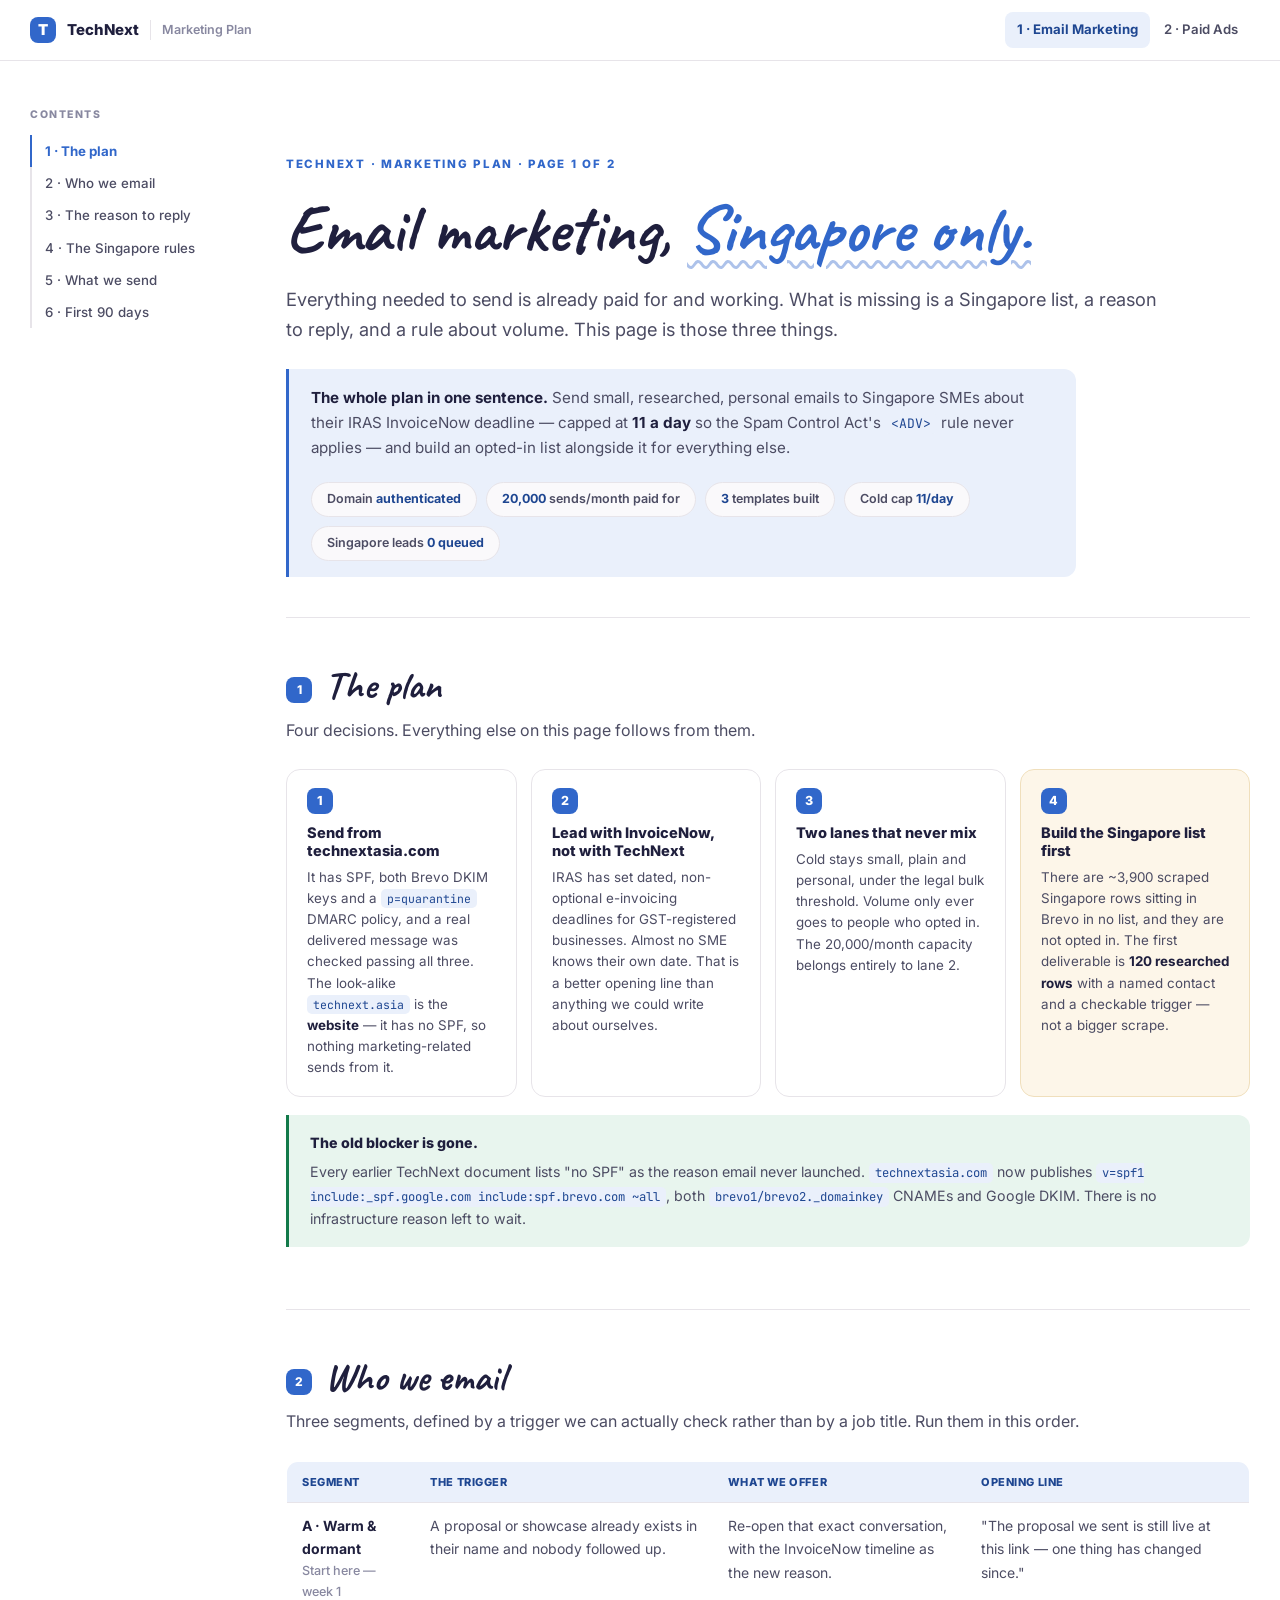
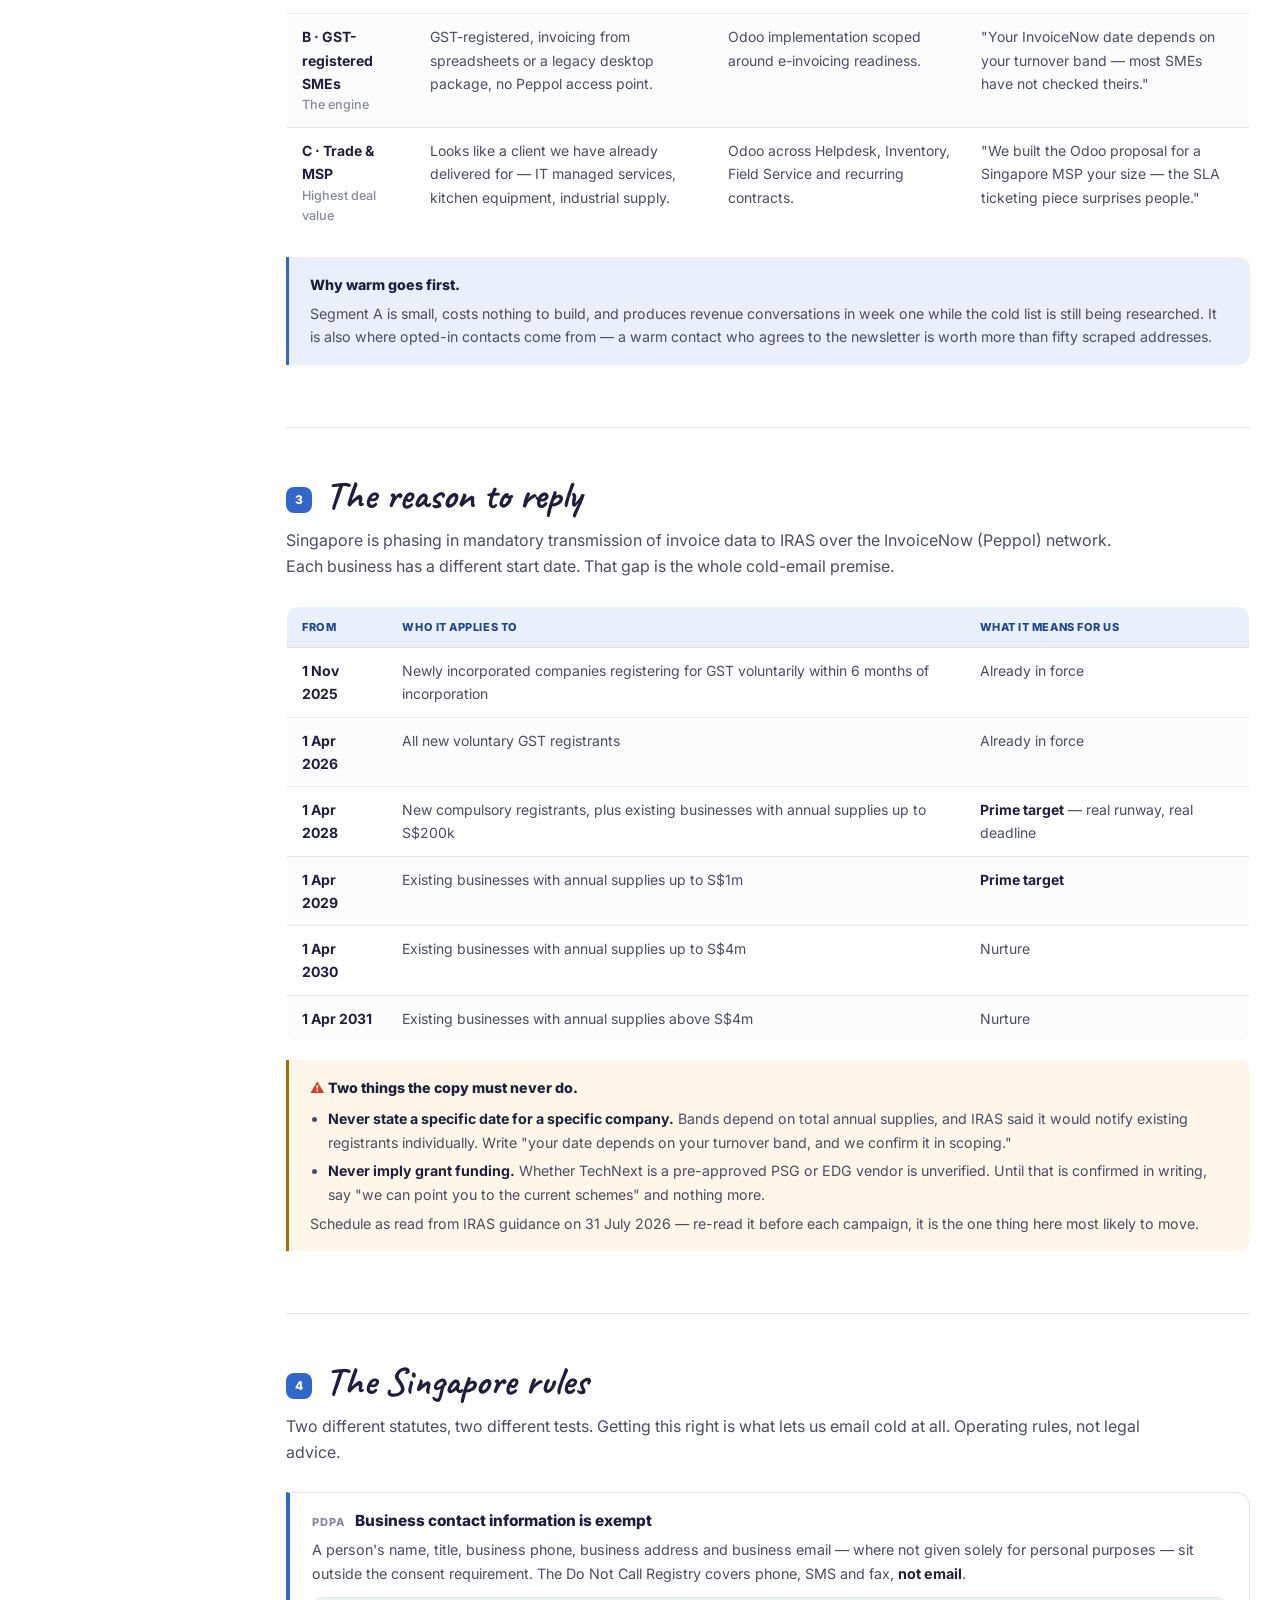
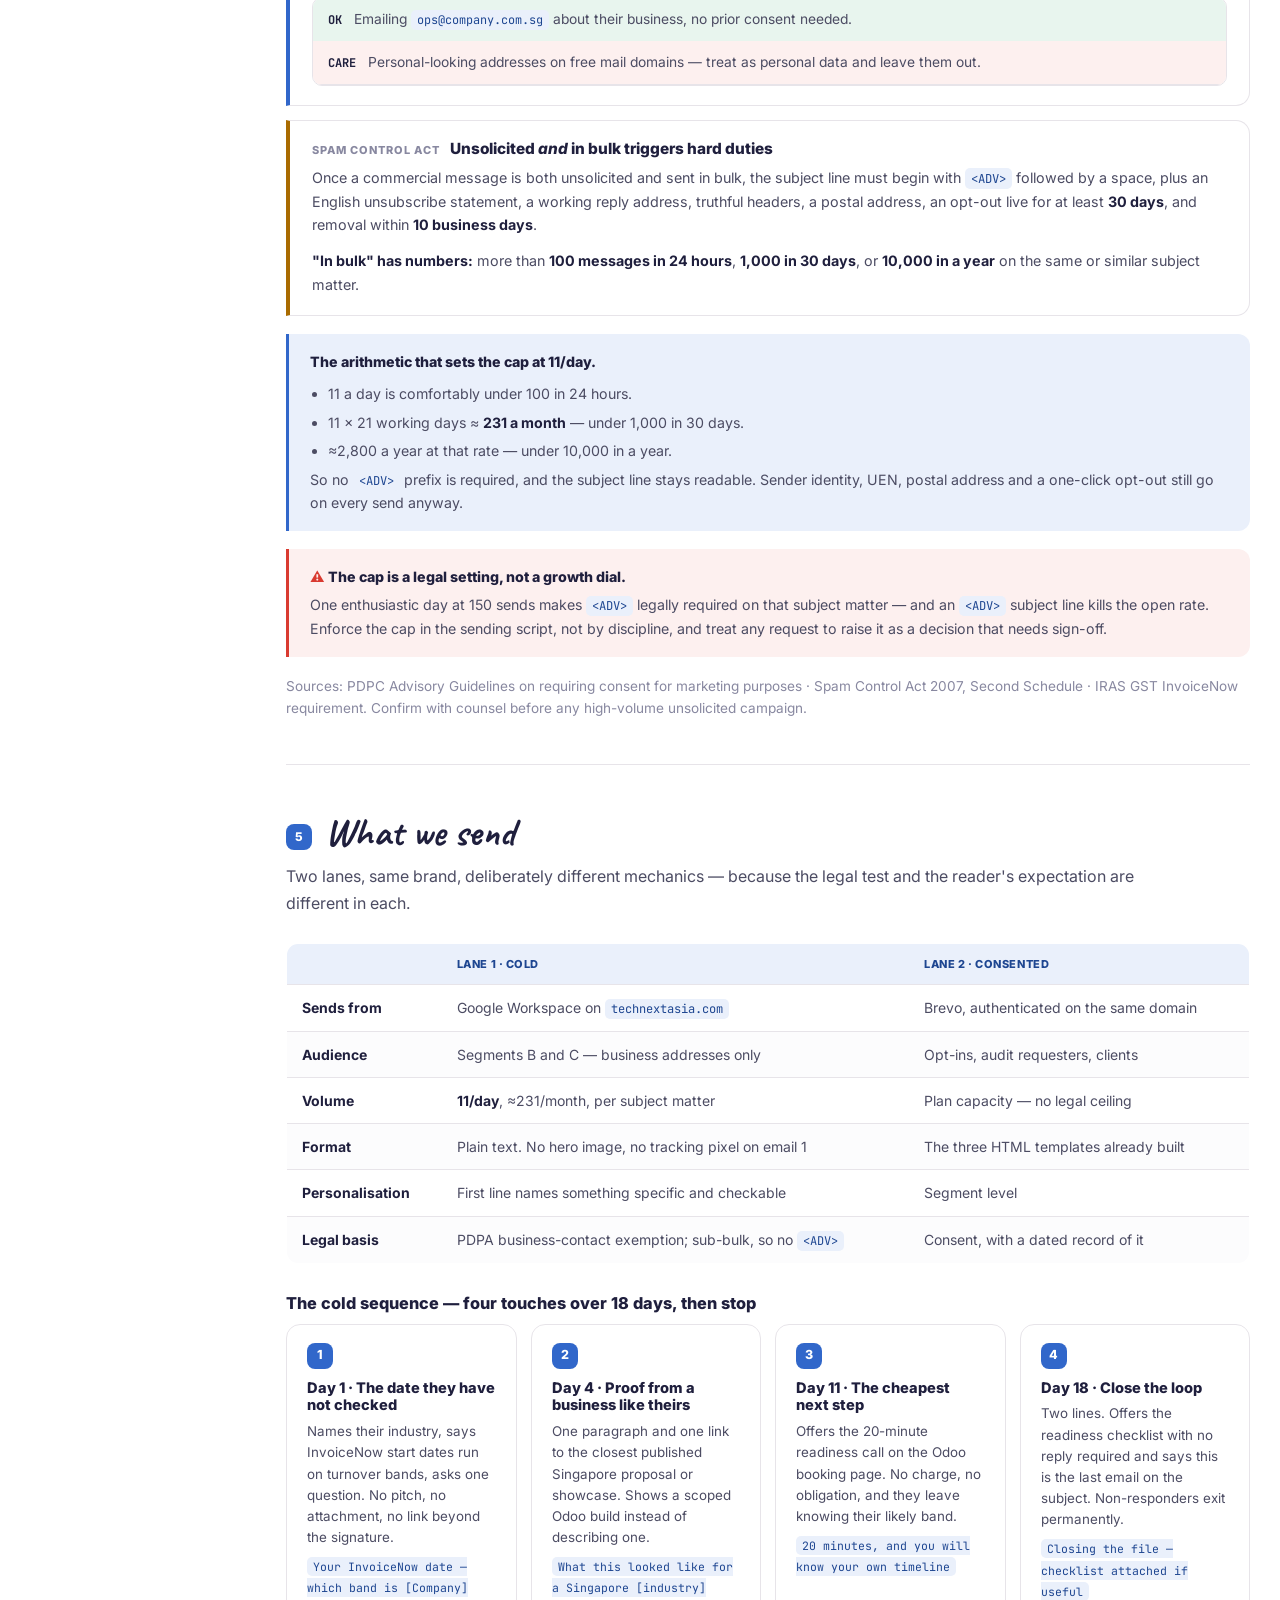
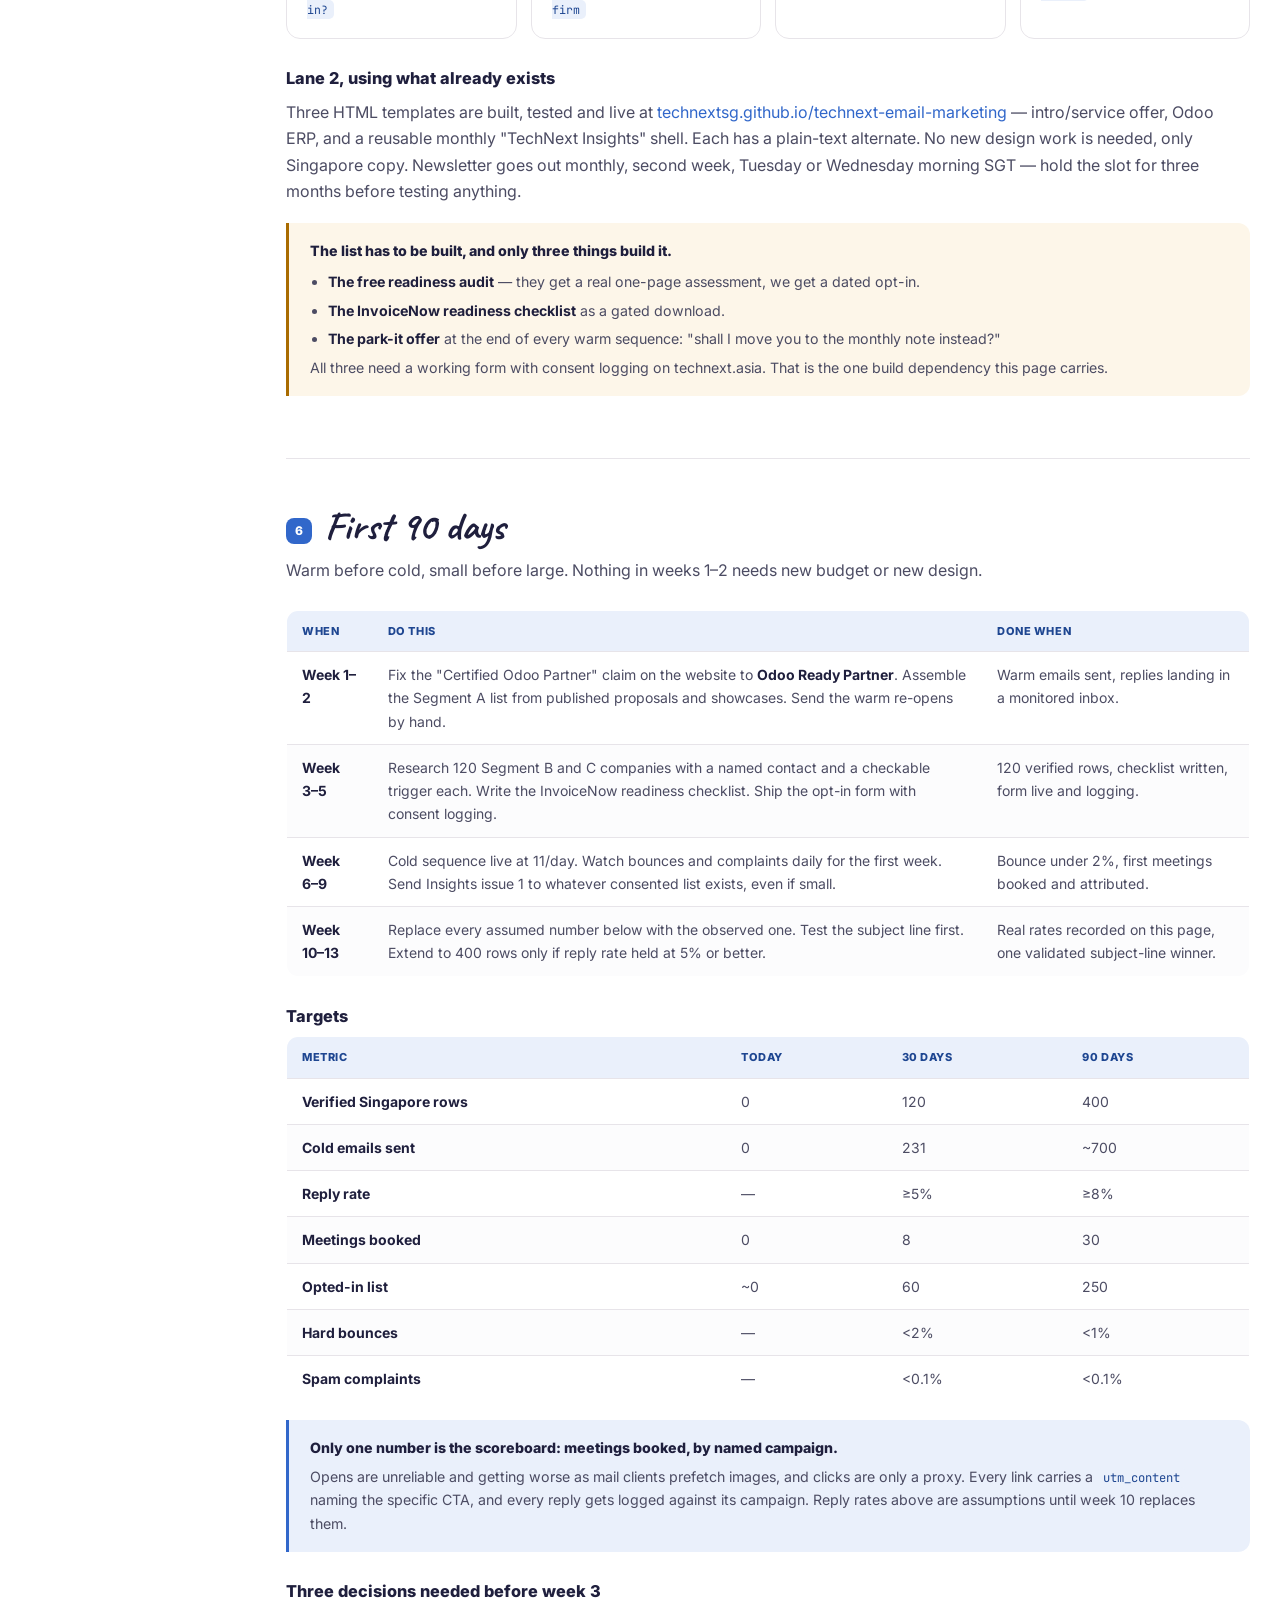
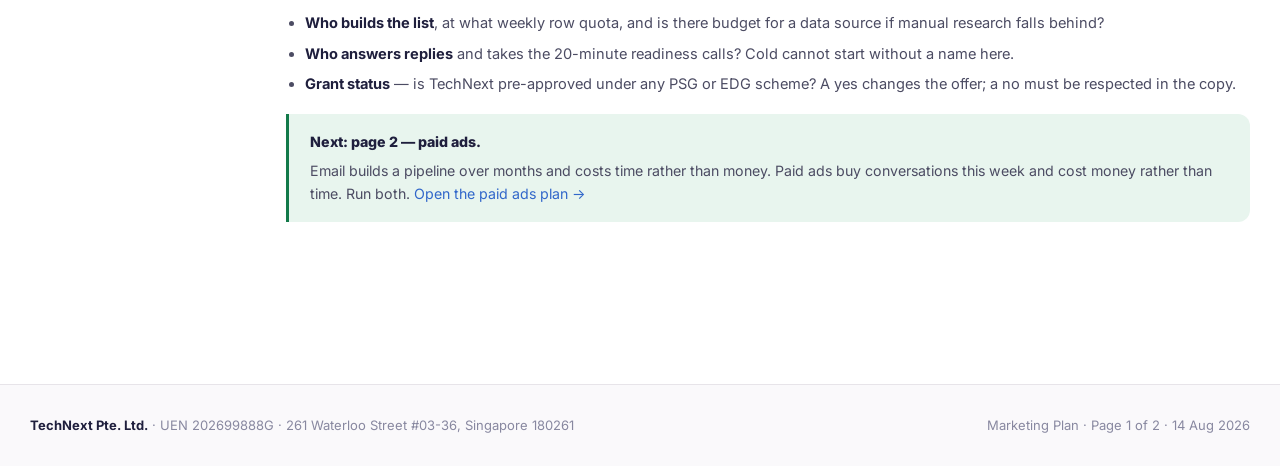
==== index.html @ 9ef3d7b6 "TechNext marketing plan — email marketing (Singapore) + Facebook paid ads Two pages in the Brand Hub" ====
<!DOCTYPE html>
<html lang="en">
<head>
<meta charset="UTF-8"/>
<meta name="viewport" content="width=device-width, initial-scale=1.0"/>
<title>Email Marketing · TechNext Marketing Plan</title>
<meta name="description" content="TechNext's Singapore email marketing plan — who we email, what we send, and the rules we send under."/>
<link rel="icon" href="assets/logo-mark.png"/>
<link rel="preconnect" href="https://fonts.googleapis.com"/>
<link rel="preconnect" href="https://fonts.gstatic.com" crossorigin/>
<link href="https://fonts.googleapis.com/css2?family=Inter:wght@400;500;600;700;800;900&family=Caveat:wght@400;600;700&family=JetBrains+Mono:wght@400;600&display=swap" rel="stylesheet"/>
<link rel="stylesheet" href="css/plan.css"/>
</head>
<body>

<nav id="top-nav">
  <div class="nav-inner">
    <a class="nav-brand" href="index.html"><span class="dot">T</span> TechNext <small>Marketing Plan</small></a>
    <div class="nav-cats">
      <a href="index.html" class="on">1 · Email Marketing</a>
      <a href="ads.html">2 · Paid Ads</a>
    </div>
  </div>
</nav>

<div class="wrap">
  <aside class="toc">
    <div class="toc-h">Contents</div>
    <a href="#plan">1 · The plan</a>
    <a href="#who">2 · Who we email</a>
    <a href="#hook">3 · The reason to reply</a>
    <a href="#rules">4 · The Singapore rules</a>
    <a href="#send">5 · What we send</a>
    <a href="#do">6 · First 90 days</a>
  </aside>

  <main>
    <header class="hero">
      <span class="eyebrow">TechNext · Marketing Plan · Page 1 of 2</span>
      <h1>Email marketing, <em>Singapore only.</em></h1>
      <p class="lede">Everything needed to send is already paid for and working. What is missing is a
      Singapore list, a reason to reply, and a rule about volume. This page is those three things.</p>
      <div class="oneline"><b>The whole plan in one sentence.</b> Send small, researched, personal
      emails to Singapore SMEs about their IRAS InvoiceNow deadline — capped at <b>11 a day</b> so the
      Spam Control Act's <code>&lt;ADV&gt;</code> rule never applies — and build an opted-in list
      alongside it for everything else.</p>
      <div class="facts">
        <span>Domain <b>authenticated</b></span>
        <span><b>20,000</b> sends/month paid for</span>
        <span><b>3</b> templates built</span>
        <span>Cold cap <b>11/day</b></span>
        <span>Singapore leads <b>0 queued</b></span>
      </div>
    </header>

    <!-- 1 THE PLAN -->
    <section id="plan">
      <h2 class="sec-h"><span class="sec-n">1</span> The plan</h2>
      <p class="sec-sub">Four decisions. Everything else on this page follows from them.</p>
      <div class="qs">
        <div class="qs-card">
          <div class="n">1</div>
          <h4>Send from technextasia.com</h4>
          <p>It has SPF, both Brevo DKIM keys and a <code>p=quarantine</code> DMARC policy, and a real
          delivered message was checked passing all three. The look-alike <code>technext.asia</code>
          is the <b>website</b> — it has no SPF, so nothing marketing-related sends from it.</p>
        </div>
        <div class="qs-card">
          <div class="n">2</div>
          <h4>Lead with InvoiceNow, not with TechNext</h4>
          <p>IRAS has set dated, non-optional e-invoicing deadlines for GST-registered businesses.
          Almost no SME knows their own date. That is a better opening line than anything we could
          write about ourselves.</p>
        </div>
        <div class="qs-card">
          <div class="n">3</div>
          <h4>Two lanes that never mix</h4>
          <p>Cold stays small, plain and personal, under the legal bulk threshold. Volume only ever
          goes to people who opted in. The 20,000/month capacity belongs entirely to lane 2.</p>
        </div>
        <div class="qs-card hi">
          <div class="n">4</div>
          <h4>Build the Singapore list first</h4>
          <p>There are ~3,900 scraped Singapore rows sitting in Brevo in no list, and they are not
          opted in. The first deliverable is <b>120 researched rows</b> with a named contact and a
          checkable trigger — not a bigger scrape.</p>
        </div>
      </div>
      <div class="callout green">
        <span class="ch">The old blocker is gone.</span>
        Every earlier TechNext document lists "no SPF" as the reason email never launched.
        <code>technextasia.com</code> now publishes
        <code>v=spf1 include:_spf.google.com include:spf.brevo.com ~all</code>, both
        <code>brevo1/brevo2._domainkey</code> CNAMEs and Google DKIM. There is no infrastructure
        reason left to wait.
      </div>
    </section>

    <!-- 2 WHO -->
    <section id="who">
      <h2 class="sec-h"><span class="sec-n">2</span> Who we email</h2>
      <p class="sec-sub">Three segments, defined by a trigger we can actually check rather than by a
      job title. Run them in this order.</p>
      <div class="scroll-x">
        <table class="tbl">
          <thead><tr><th>Segment</th><th>The trigger</th><th>What we offer</th><th>Opening line</th></tr></thead>
          <tbody>
            <tr>
              <td class="k">A · Warm &amp; dormant<span class="sm">Start here — week 1</span></td>
              <td>A proposal or showcase already exists in their name and nobody followed up.</td>
              <td>Re-open that exact conversation, with the InvoiceNow timeline as the new reason.</td>
              <td>"The proposal we sent is still live at this link — one thing has changed since."</td>
            </tr>
            <tr>
              <td class="k">B · GST-registered SMEs<span class="sm">The engine</span></td>
              <td>GST-registered, invoicing from spreadsheets or a legacy desktop package, no Peppol access point.</td>
              <td>Odoo implementation scoped around e-invoicing readiness.</td>
              <td>"Your InvoiceNow date depends on your turnover band — most SMEs have not checked theirs."</td>
            </tr>
            <tr>
              <td class="k">C · Trade &amp; MSP<span class="sm">Highest deal value</span></td>
              <td>Looks like a client we have already delivered for — IT managed services, kitchen equipment, industrial supply.</td>
              <td>Odoo across Helpdesk, Inventory, Field Service and recurring contracts.</td>
              <td>"We built the Odoo proposal for a Singapore MSP your size — the SLA ticketing piece surprises people."</td>
            </tr>
          </tbody>
        </table>
      </div>
      <div class="callout blue">
        <span class="ch">Why warm goes first.</span>
        Segment A is small, costs nothing to build, and produces revenue conversations in week one
        while the cold list is still being researched. It is also where opted-in contacts come from —
        a warm contact who agrees to the newsletter is worth more than fifty scraped addresses.
      </div>
    </section>

    <!-- 3 HOOK -->
    <section id="hook">
      <h2 class="sec-h"><span class="sec-n">3</span> The reason to reply</h2>
      <p class="sec-sub">Singapore is phasing in mandatory transmission of invoice data to IRAS over
      the InvoiceNow (Peppol) network. Each business has a different start date. That gap is the whole
      cold-email premise.</p>
      <div class="scroll-x">
        <table class="tbl">
          <thead><tr><th>From</th><th>Who it applies to</th><th>What it means for us</th></tr></thead>
          <tbody>
            <tr><td class="k">1 Nov 2025</td><td>Newly incorporated companies registering for GST voluntarily within 6 months of incorporation</td><td>Already in force</td></tr>
            <tr><td class="k">1 Apr 2026</td><td>All new voluntary GST registrants</td><td>Already in force</td></tr>
            <tr><td class="k">1 Apr 2028</td><td>New compulsory registrants, plus existing businesses with annual supplies up to S$200k</td><td><b>Prime target</b> — real runway, real deadline</td></tr>
            <tr><td class="k">1 Apr 2029</td><td>Existing businesses with annual supplies up to S$1m</td><td><b>Prime target</b></td></tr>
            <tr><td class="k">1 Apr 2030</td><td>Existing businesses with annual supplies up to S$4m</td><td>Nurture</td></tr>
            <tr><td class="k">1 Apr 2031</td><td>Existing businesses with annual supplies above S$4m</td><td>Nurture</td></tr>
          </tbody>
        </table>
      </div>
      <div class="callout amber">
        <span class="ch"><span class="warn-ic">⚠</span> Two things the copy must never do.</span>
        <ul>
          <li><b>Never state a specific date for a specific company.</b> Bands depend on total annual
          supplies, and IRAS said it would notify existing registrants individually. Write "your date
          depends on your turnover band, and we confirm it in scoping."</li>
          <li><b>Never imply grant funding.</b> Whether TechNext is a pre-approved PSG or EDG vendor
          is unverified. Until that is confirmed in writing, say "we can point you to the current
          schemes" and nothing more.</li>
        </ul>
        Schedule as read from IRAS guidance on 31 July 2026 — re-read it before each campaign, it is
        the one thing here most likely to move.
      </div>
    </section>

    <!-- 4 RULES -->
    <section id="rules">
      <h2 class="sec-h"><span class="sec-n">4</span> The Singapore rules</h2>
      <p class="sec-sub">Two different statutes, two different tests. Getting this right is what lets
      us email cold at all. Operating rules, not legal advice.</p>

      <div class="rule">
        <h4><span class="rn">PDPA</span> <span class="rt">Business contact information is exempt</span></h4>
        <p>A person's name, title, business phone, business address and business email — where not
        given solely for personal purposes — sit outside the consent requirement. The Do Not Call
        Registry covers phone, SMS and fax, <b>not email</b>.</p>
        <div class="ex">
          <div class="good"><b>OK</b> Emailing <code>ops@company.com.sg</code> about their business, no prior consent needed.</div>
          <div class="bad"><b>CARE</b> Personal-looking addresses on free mail domains — treat as personal data and leave them out.</div>
        </div>
      </div>

      <div class="rule amber">
        <h4><span class="rn">Spam Control Act</span> <span class="rt">Unsolicited <i>and</i> in bulk triggers hard duties</span></h4>
        <p>Once a commercial message is both unsolicited and sent in bulk, the subject line must begin
        with <code>&lt;ADV&gt;</code> followed by a space, plus an English unsubscribe statement, a
        working reply address, truthful headers, a postal address, an opt-out live for at least
        <b>30 days</b>, and removal within <b>10 business days</b>.</p>
        <p><b>"In bulk" has numbers:</b> more than <b>100 messages in 24 hours</b>, <b>1,000 in 30
        days</b>, or <b>10,000 in a year</b> on the same or similar subject matter.</p>
      </div>

      <div class="callout blue">
        <span class="ch">The arithmetic that sets the cap at 11/day.</span>
        <ul>
          <li>11 a day is comfortably under 100 in 24 hours.</li>
          <li>11 × 21 working days ≈ <b>231 a month</b> — under 1,000 in 30 days.</li>
          <li>≈2,800 a year at that rate — under 10,000 in a year.</li>
        </ul>
        So no <code>&lt;ADV&gt;</code> prefix is required, and the subject line stays readable.
        Sender identity, UEN, postal address and a one-click opt-out still go on every send anyway.
      </div>

      <div class="callout">
        <span class="ch"><span class="warn-ic">⚠</span> The cap is a legal setting, not a growth dial.</span>
        One enthusiastic day at 150 sends makes <code>&lt;ADV&gt;</code> legally required on that
        subject matter — and an <code>&lt;ADV&gt;</code> subject line kills the open rate. Enforce the
        cap in the sending script, not by discipline, and treat any request to raise it as a decision
        that needs sign-off.
      </div>

      <p style="font-size:13.6px;color:var(--muted);margin-top:14px">Sources: PDPC Advisory Guidelines
      on requiring consent for marketing purposes · Spam Control Act 2007, Second Schedule ·
      IRAS GST InvoiceNow requirement. Confirm with counsel before any high-volume unsolicited campaign.</p>
    </section>

    <!-- 5 WHAT WE SEND -->
    <section id="send">
      <h2 class="sec-h"><span class="sec-n">5</span> What we send</h2>
      <p class="sec-sub">Two lanes, same brand, deliberately different mechanics — because the legal
      test and the reader's expectation are different in each.</p>
      <div class="scroll-x">
        <table class="tbl">
          <thead><tr><th></th><th>Lane 1 · Cold</th><th>Lane 2 · Consented</th></tr></thead>
          <tbody>
            <tr><td class="k">Sends from</td><td>Google Workspace on <code>technextasia.com</code></td><td>Brevo, authenticated on the same domain</td></tr>
            <tr><td class="k">Audience</td><td>Segments B and C — business addresses only</td><td>Opt-ins, audit requesters, clients</td></tr>
            <tr><td class="k">Volume</td><td><b>11/day</b>, ≈231/month, per subject matter</td><td>Plan capacity — no legal ceiling</td></tr>
            <tr><td class="k">Format</td><td>Plain text. No hero image, no tracking pixel on email 1</td><td>The three HTML templates already built</td></tr>
            <tr><td class="k">Personalisation</td><td>First line names something specific and checkable</td><td>Segment level</td></tr>
            <tr><td class="k">Legal basis</td><td>PDPA business-contact exemption; sub-bulk, so no <code>&lt;ADV&gt;</code></td><td>Consent, with a dated record of it</td></tr>
          </tbody>
        </table>
      </div>

      <h3 class="sub">The cold sequence — four touches over 18 days, then stop</h3>
      <div class="qs">
        <div class="qs-card">
          <div class="n">1</div>
          <h4>Day 1 · The date they have not checked</h4>
          <p>Names their industry, says InvoiceNow start dates run on turnover bands, asks one
          question. No pitch, no attachment, no link beyond the signature.</p>
          <p style="margin-top:8px"><code>Your InvoiceNow date — which band is [Company] in?</code></p>
        </div>
        <div class="qs-card">
          <div class="n">2</div>
          <h4>Day 4 · Proof from a business like theirs</h4>
          <p>One paragraph and one link to the closest published Singapore proposal or showcase.
          Shows a scoped Odoo build instead of describing one.</p>
          <p style="margin-top:8px"><code>What this looked like for a Singapore [industry] firm</code></p>
        </div>
        <div class="qs-card">
          <div class="n">3</div>
          <h4>Day 11 · The cheapest next step</h4>
          <p>Offers the 20-minute readiness call on the Odoo booking page. No charge, no obligation,
          and they leave knowing their likely band.</p>
          <p style="margin-top:8px"><code>20 minutes, and you will know your own timeline</code></p>
        </div>
        <div class="qs-card">
          <div class="n">4</div>
          <h4>Day 18 · Close the loop</h4>
          <p>Two lines. Offers the readiness checklist with no reply required and says this is the
          last email on the subject. Non-responders exit permanently.</p>
          <p style="margin-top:8px"><code>Closing the file — checklist attached if useful</code></p>
        </div>
      </div>

      <h3 class="sub">Lane 2, using what already exists</h3>
      <p>Three HTML templates are built, tested and live at
      <a href="https://technextsg.github.io/technext-email-marketing/" target="_blank" rel="noopener">technextsg.github.io/technext-email-marketing</a>
      — intro/service offer, Odoo ERP, and a reusable monthly "TechNext Insights" shell. Each has a
      plain-text alternate. No new design work is needed, only Singapore copy. Newsletter goes out
      monthly, second week, Tuesday or Wednesday morning SGT — hold the slot for three months before
      testing anything.</p>

      <div class="callout amber">
        <span class="ch">The list has to be built, and only three things build it.</span>
        <ul>
          <li><b>The free readiness audit</b> — they get a real one-page assessment, we get a dated opt-in.</li>
          <li><b>The InvoiceNow readiness checklist</b> as a gated download.</li>
          <li><b>The park-it offer</b> at the end of every warm sequence: "shall I move you to the monthly note instead?"</li>
        </ul>
        All three need a working form with consent logging on technext.asia. That is the one build
        dependency this page carries.
      </div>
    </section>

    <!-- 6 DO -->
    <section id="do">
      <h2 class="sec-h"><span class="sec-n">6</span> First 90 days</h2>
      <p class="sec-sub">Warm before cold, small before large. Nothing in weeks 1–2 needs new budget
      or new design.</p>
      <div class="scroll-x">
        <table class="tbl">
          <thead><tr><th>When</th><th>Do this</th><th>Done when</th></tr></thead>
          <tbody>
            <tr>
              <td class="k">Week 1–2</td>
              <td>Fix the "Certified Odoo Partner" claim on the website to <b>Odoo Ready Partner</b>.
              Assemble the Segment A list from published proposals and showcases. Send the warm
              re-opens by hand.</td>
              <td>Warm emails sent, replies landing in a monitored inbox.</td>
            </tr>
            <tr>
              <td class="k">Week 3–5</td>
              <td>Research 120 Segment B and C companies with a named contact and a checkable trigger
              each. Write the InvoiceNow readiness checklist. Ship the opt-in form with consent logging.</td>
              <td>120 verified rows, checklist written, form live and logging.</td>
            </tr>
            <tr>
              <td class="k">Week 6–9</td>
              <td>Cold sequence live at 11/day. Watch bounces and complaints daily for the first week.
              Send Insights issue 1 to whatever consented list exists, even if small.</td>
              <td>Bounce under 2%, first meetings booked and attributed.</td>
            </tr>
            <tr>
              <td class="k">Week 10–13</td>
              <td>Replace every assumed number below with the observed one. Test the subject line
              first. Extend to 400 rows only if reply rate held at 5% or better.</td>
              <td>Real rates recorded on this page, one validated subject-line winner.</td>
            </tr>
          </tbody>
        </table>
      </div>

      <h3 class="sub">Targets</h3>
      <div class="scroll-x">
        <table class="tbl">
          <thead><tr><th>Metric</th><th>Today</th><th>30 days</th><th>90 days</th></tr></thead>
          <tbody>
            <tr><td class="k">Verified Singapore rows</td><td>0</td><td>120</td><td>400</td></tr>
            <tr><td class="k">Cold emails sent</td><td>0</td><td>231</td><td>~700</td></tr>
            <tr><td class="k">Reply rate</td><td>—</td><td>≥5%</td><td>≥8%</td></tr>
            <tr><td class="k">Meetings booked</td><td>0</td><td>8</td><td>30</td></tr>
            <tr><td class="k">Opted-in list</td><td>~0</td><td>60</td><td>250</td></tr>
            <tr><td class="k">Hard bounces</td><td>—</td><td>&lt;2%</td><td>&lt;1%</td></tr>
            <tr><td class="k">Spam complaints</td><td>—</td><td>&lt;0.1%</td><td>&lt;0.1%</td></tr>
          </tbody>
        </table>
      </div>
      <div class="callout blue">
        <span class="ch">Only one number is the scoreboard: meetings booked, by named campaign.</span>
        Opens are unreliable and getting worse as mail clients prefetch images, and clicks are only a
        proxy. Every link carries a <code>utm_content</code> naming the specific CTA, and every reply
        gets logged against its campaign. Reply rates above are assumptions until week 10 replaces them.
      </div>

      <h3 class="sub">Three decisions needed before week 3</h3>
      <ul class="plain">
        <li><b>Who builds the list</b>, at what weekly row quota, and is there budget for a data source if manual research falls behind?</li>
        <li><b>Who answers replies</b> and takes the 20-minute readiness calls? Cold cannot start without a name here.</li>
        <li><b>Grant status</b> — is TechNext pre-approved under any PSG or EDG scheme? A yes changes the offer; a no must be respected in the copy.</li>
      </ul>

      <div class="callout green">
        <span class="ch">Next: page 2 — paid ads.</span>
        Email builds a pipeline over months and costs time rather than money. Paid ads buy
        conversations this week and cost money rather than time. Run both.
        <a href="ads.html">Open the paid ads plan →</a>
      </div>
    </section>
  </main>
</div>

<footer>
  <div class="foot-inner">
    <div><b>TechNext Pte. Ltd.</b> · UEN 202699888G · 261 Waterloo Street #03-36, Singapore 180261</div>
    <div>Marketing Plan · Page 1 of 2 · 14 Aug 2026</div>
  </div>
</footer>

<script src="js/plan.js"></script>
</body>
</html>
---- css/plan.css ----
/* TechNext Brand Hub — shared stylesheet.
   Format matches the Odoo Sales Proposal build guide: sticky top nav,
   206px sticky TOC, Caveat display headings with numbered badges. */

:root{
  --brand:#3167ca; --brand-dark:#1e4691; --brand-light:#EAF0FB;
  --green:#137a4a; --green-light:#E8F5EE;
  --coral:#D93A30; --coral-light:#FDF0EF;
  --amber:#A96B00; --amber-light:#FDF6E9;
  --ink:#1F1F3D; --body:#4C4C63; --muted:#8888A0;
  --line:#E7E4E9; --bg-alt:#FAF9FB;
  --maxw:1280px;
}
*{margin:0;padding:0;box-sizing:border-box}
html{scroll-behavior:smooth;scroll-padding-top:88px}
body{font-family:'Inter',system-ui,-apple-system,sans-serif;color:var(--body);background:#fff;
  font-size:16px;line-height:1.66;-webkit-font-smoothing:antialiased}
h1,h2,h3,h4{color:var(--ink);line-height:1.22}
a{color:var(--brand);text-decoration:none}
a:hover{text-decoration:underline}
b,strong{color:var(--ink);font-weight:700}
code{font-family:'JetBrains Mono',ui-monospace,Consolas,monospace;font-size:.86em;
  background:var(--brand-light);color:var(--brand-dark);padding:2px 6px;border-radius:5px;overflow-wrap:anywhere}
.warn-ic{color:var(--coral);font-weight:900}

/* nav */
#top-nav{position:sticky;top:0;z-index:60;background:rgba(255,255,255,.94);
  backdrop-filter:blur(14px);border-bottom:1px solid var(--line)}
.nav-inner{max-width:var(--maxw);margin:0 auto;padding:12px 30px;display:flex;
  align-items:center;justify-content:space-between;gap:18px}
.nav-brand{display:flex;align-items:center;gap:11px;font-weight:800;color:var(--ink);font-size:15px}
.nav-brand:hover{text-decoration:none}
.nav-brand .dot{width:26px;height:26px;border-radius:8px;background:var(--brand);color:#fff;
  display:grid;place-items:center;font-size:15px;font-weight:900;flex:none}
.nav-brand small{font-weight:600;color:var(--muted);font-size:12.5px;
  border-left:1px solid var(--line);padding-left:11px}
.nav-cats{display:flex;gap:2px;align-items:center;flex-wrap:wrap}
.nav-cats a{font-size:13.2px;font-weight:600;color:var(--body);padding:7px 12px;border-radius:8px}
.nav-cats a:hover{background:var(--bg-alt);color:var(--brand);text-decoration:none}
.nav-cats a.on{background:var(--brand-light);color:var(--brand-dark);font-weight:700}
.btn{display:inline-flex;align-items:center;gap:7px;font-family:inherit;font-weight:700;
  font-size:13.5px;border-radius:9px;padding:9px 17px;border:1.5px solid transparent;
  cursor:pointer;transition:all .16s;white-space:nowrap}
.btn-primary{background:var(--brand);color:#fff}
.btn-primary:hover{background:var(--brand-dark);text-decoration:none}
.btn-ghost{background:#fff;color:var(--ink);border-color:var(--line)}
.btn-ghost:hover{border-color:var(--brand);color:var(--brand);text-decoration:none}
.btn.ok{background:var(--green)!important;border-color:var(--green)!important;color:#fff!important}
.btn-sm{font-size:12.5px;padding:7px 13px}

/* layout */
.wrap{max-width:var(--maxw);margin:0 auto;padding:0 30px;display:grid;
  grid-template-columns:206px minmax(0,1fr);gap:50px;align-items:start}
.toc{position:sticky;top:70px;padding:36px 0;font-size:13.3px}
.toc-h{font-size:10.5px;font-weight:800;letter-spacing:.15em;text-transform:uppercase;
  color:var(--muted);margin-bottom:12px}
.toc a{display:block;color:var(--body);padding:5px 0 5px 13px;border-left:2px solid var(--line);font-weight:500}
.toc a:hover{color:var(--brand);border-color:var(--brand);text-decoration:none}
.toc a.on{color:var(--brand);border-left-color:var(--brand);font-weight:700}
main{padding:36px 0 100px;min-width:0}

/* hero */
.hero{padding:52px 0 40px;border-bottom:1px solid var(--line)}
.eyebrow{display:inline-block;font-size:11.5px;font-weight:800;letter-spacing:.15em;
  text-transform:uppercase;color:var(--brand);margin-bottom:14px}
.hero h1{font-family:'Caveat',cursive;font-size:clamp(2.6rem,6vw,4.2rem);font-weight:700;margin-bottom:14px}
.hero h1 em{font-style:normal;color:var(--brand);text-decoration:underline wavy;
  text-decoration-color:rgba(49,103,202,.4);text-underline-offset:9px;text-decoration-thickness:2.5px}
.hero .lede{font-size:1.14rem;max-width:48em}
.oneline{background:var(--brand-light);border-left:3px solid var(--brand);border-radius:0 12px 12px 0;
  padding:16px 22px;margin-top:24px;font-size:15.2px;max-width:52em}
.facts{display:flex;flex-wrap:wrap;gap:9px;margin-top:22px}
.facts span{background:var(--bg-alt);border:1px solid var(--line);border-radius:20px;
  padding:6px 15px;font-size:12.5px;font-weight:600}
.facts span b{color:var(--brand-dark)}

/* sections */
section{padding:44px 0;border-bottom:1px solid var(--line)}
section:last-of-type{border-bottom:0}
.sec-h{font-family:'Caveat',cursive;font-size:2.45rem;font-weight:700;margin-bottom:7px;
  display:flex;align-items:baseline;gap:13px}
.sec-n{font-family:'Inter',sans-serif;font-size:12px;font-weight:800;color:#fff;background:var(--brand);
  min-width:26px;height:26px;padding:0 7px;border-radius:8px;display:inline-grid;place-items:center;
  flex:none;transform:translateY(-4px)}
.sec-sub{font-size:1rem;max-width:54em;margin-bottom:26px}
h3.sub{font-size:1.02rem;font-weight:800;margin:30px 0 10px;color:var(--ink)}
h3.sub:first-child{margin-top:0}
p+p{margin-top:12px}
ul.plain{margin:10px 0 0 19px}
ul.plain li{margin-bottom:6px;font-size:14.6px}

/* tables */
.scroll-x{overflow-x:auto;-webkit-overflow-scrolling:touch;margin-top:6px}
.tbl{width:100%;border-collapse:collapse;border:1px solid var(--line);border-radius:12px;
  overflow:hidden;font-size:14px;min-width:520px}
.tbl th{background:var(--brand-light);color:var(--brand-dark);font-size:11px;font-weight:800;
  letter-spacing:.05em;text-transform:uppercase;text-align:left;padding:11px 15px;white-space:nowrap}
.tbl td{padding:11px 15px;border-top:1px solid var(--line);vertical-align:top}
.tbl tr:nth-child(even) td{background:#FCFCFD}
.tbl td.k{font-weight:700;color:var(--ink)}
.tbl .sm{display:block;font-weight:500;color:var(--muted);font-size:12.6px}

/* quick cards */
.qs{display:grid;grid-template-columns:repeat(auto-fit,minmax(228px,1fr));gap:14px;margin-top:6px}
.qs-card{border:1px solid var(--line);border-radius:14px;padding:18px 20px;background:#fff;position:relative}
.qs-card .n{width:26px;height:26px;border-radius:8px;background:var(--brand);color:#fff;
  display:grid;place-items:center;font-size:12.5px;font-weight:800;margin-bottom:11px}
.qs-card h4{font-size:14.6px;font-weight:800;margin-bottom:6px}
.qs-card p{font-size:13.4px;line-height:1.58}
.qs-card.hi{background:var(--amber-light);border-color:#F0DFBC}

/* rules */
.rule{border:1px solid var(--line);border-left:4px solid var(--brand);border-radius:0 14px 14px 0;
  padding:19px 22px;margin-bottom:14px;background:#fff}
.rule.red{border-left-color:var(--coral)}
.rule.amber{border-left-color:var(--amber)}
.rule h4{font-size:15.4px;font-weight:800;margin-bottom:7px;display:flex;gap:10px;align-items:baseline}
.rule h4 .rn{font-size:11px;font-weight:800;color:var(--muted);letter-spacing:.09em;
  text-transform:uppercase;flex:none}
.rule p{font-size:14.3px}
.ex{margin-top:12px;font-size:13.8px;border-radius:10px;overflow:hidden;border:1px solid var(--line)}
.ex div{padding:10px 15px}
.ex .bad{background:var(--coral-light);border-bottom:1px solid var(--line)}
.ex .good{background:var(--green-light)}
.ex b{font-family:'JetBrains Mono',monospace;font-size:12px;margin-right:8px}

/* callouts */
.callout{border-left:3px solid var(--coral);background:var(--coral-light);border-radius:0 12px 12px 0;
  padding:16px 21px;margin:18px 0;font-size:14.2px}
.callout.amber{border-left-color:var(--amber);background:var(--amber-light)}
.callout.blue{border-left-color:var(--brand);background:var(--brand-light)}
.callout.green{border-left-color:var(--green);background:var(--green-light)}
.callout .ch{display:block;font-weight:800;color:var(--ink);margin-bottom:5px}
.callout ul{margin:8px 0 0 18px}
.callout li{margin-bottom:5px}

/* code */
.codewrap{position:relative;margin:13px 0}
.codewrap pre{background:#1c1b22;color:#E8E6EF;border-radius:12px;padding:16px 54px 16px 19px;
  overflow-x:auto;font-family:'JetBrains Mono',monospace;font-size:12.6px;line-height:1.62}
.codewrap pre code{background:none;color:inherit;padding:0;font-size:inherit}
.cbtn{position:absolute;top:9px;right:9px;background:rgba(255,255,255,.12);color:#E8E6EF;
  border:1px solid rgba(255,255,255,.18);border-radius:7px;font-size:11px;font-weight:700;
  padding:5px 10px;cursor:pointer;font-family:inherit;transition:all .15s}
.cbtn:hover{background:rgba(255,255,255,.24)}
.cbtn.ok{background:var(--green);border-color:var(--green);color:#fff}
/* long prompt blocks scroll rather than running for pages */
.codewrap.tall pre{max-height:360px;overflow-y:auto}

/* asset cards */
.assets{display:grid;grid-template-columns:repeat(auto-fill,minmax(216px,1fr));gap:15px;margin-top:6px}
.assets.wide{grid-template-columns:repeat(auto-fill,minmax(300px,1fr))}
.acard{border:1px solid var(--line);border-radius:14px;overflow:hidden;display:flex;flex-direction:column;background:#fff}
.acard .prev{display:flex;align-items:center;justify-content:center;padding:20px;min-height:142px;
  border-bottom:1px solid var(--line)}
.acard .prev img{max-width:100%;height:auto;display:block}
.acard .prev.alpha{background-image:
    linear-gradient(45deg,#EDEFF3 25%,transparent 25%,transparent 75%,#EDEFF3 75%),
    linear-gradient(45deg,#EDEFF3 25%,transparent 25%,transparent 75%,#EDEFF3 75%);
  background-size:16px 16px;background-position:0 0,8px 8px;background-color:#fff}
.acard .prev.flat{background:var(--bg-alt)}
.acard .prev.tall{min-height:190px;padding:0}
.acard .prev.tall img{width:100%}
.acard .meta{padding:13px 16px 15px;flex:1;display:flex;flex-direction:column}
.acard .nm{font-size:14.2px;font-weight:800;color:var(--ink);margin-bottom:3px;line-height:1.35}
.acard .ds{font-size:12.9px;color:var(--muted);line-height:1.5;margin-bottom:9px;flex:1}
.acard .sp{font-family:'JetBrains Mono',monospace;font-size:11.2px;color:var(--muted);margin-bottom:11px}
.acard .btn{width:100%;justify-content:center}
.acard .btn+.btn{margin-top:6px}

/* swatches */
.sw{display:grid;grid-template-columns:repeat(auto-fill,minmax(186px,1fr));gap:14px;margin-top:6px}
.sw>div{border:1px solid var(--line);border-radius:13px;overflow:hidden}
.sw .chip-c{height:80px;cursor:pointer;position:relative}
.sw .chip-c::after{content:"Click to copy";position:absolute;inset:auto 0 0 0;text-align:center;
  font-size:10.5px;padding:4px;color:#fff;background:rgba(0,0,0,.34);opacity:0;transition:opacity .15s}
.sw .chip-c:hover::after{opacity:1}
.sw .chip-c.lt::after{color:#333;background:rgba(255,255,255,.62)}
.sw .m{padding:12px 14px 14px}
.sw .n{font-size:13.6px;font-weight:800;color:var(--ink)}
.sw .h{font-family:'JetBrains Mono',monospace;font-size:12.4px;color:var(--muted);line-height:1.7}
.sw .u{font-size:12px;color:var(--muted);margin-top:5px;line-height:1.45}
.grad{height:80px;border:1px solid var(--line);border-radius:13px;margin-top:6px;
  background:linear-gradient(105deg,#3871D2,#4B8AE8 55%,#64ADFF)}

/* finder (filterable link table) */
.finder{border:1px solid var(--line);border-radius:16px;overflow:hidden;margin-top:6px}
.finder-bar{display:flex;gap:10px;padding:14px 18px;background:var(--bg-alt);
  border-bottom:1px solid var(--line);flex-wrap:wrap;align-items:center}
.finder-bar input{flex:1;min-width:180px;border:1.5px solid var(--line);border-radius:9px;
  padding:9px 14px;font-family:inherit;font-size:14px;color:var(--ink);background:#fff}
.finder-bar input:focus{outline:none;border-color:var(--brand)}
.chips{display:flex;gap:6px;flex-wrap:wrap}
.chip{border:1.5px solid var(--line);background:#fff;border-radius:20px;padding:7px 15px;
  font-size:12.5px;font-weight:700;cursor:pointer;font-family:inherit;color:var(--body);transition:all .15s}
.chip:hover{border-color:var(--brand)}
.chip.on{background:var(--brand);border-color:var(--brand);color:#fff}
.fcount{padding:9px 18px;font-size:12.5px;color:var(--muted);font-weight:600;
  border-bottom:1px solid var(--line);background:#fff}
.ftable{width:100%;border-collapse:collapse;font-size:13.8px}
.ftable th{background:#fff;color:var(--muted);font-size:10.5px;font-weight:800;letter-spacing:.06em;
  text-transform:uppercase;text-align:left;padding:10px 18px;border-bottom:1px solid var(--line);white-space:nowrap}
.ftable td{padding:11px 18px;border-bottom:1px solid #F3F1F5;vertical-align:middle}
.ftable tr:last-child td{border-bottom:0}
.ftable .who{font-weight:700;color:var(--ink)}
.ftable .cat{display:block;font-size:11.5px;color:var(--muted);font-weight:600}
.ftable .url{font-family:'JetBrains Mono',monospace;font-size:11.6px;color:var(--brand-dark);overflow-wrap:anywhere}
.ftable tr.hid{display:none}
.pill{display:inline-block;border-radius:20px;padding:3px 11px;font-size:11px;font-weight:800;white-space:nowrap}
.pill.have{background:var(--green-light);color:var(--green)}
.pill.need{background:var(--amber-light);color:var(--amber)}
.pill.none{background:var(--coral-light);color:var(--coral)}
.nores{padding:26px 18px;text-align:center;color:var(--muted);font-size:14px}

/* boilerplate copy blocks */
.bp{border:1px solid var(--line);border-radius:14px;padding:18px 20px;margin-bottom:13px;background:#fff;position:relative}
.bp h4{font-size:12.5px;font-weight:800;letter-spacing:.06em;text-transform:uppercase;
  color:var(--muted);margin-bottom:9px}
.bp p{font-size:14.6px;color:var(--ink);max-width:56em}
.bp .cbtn2{position:absolute;top:15px;right:15px;background:#fff;color:var(--brand);
  border:1.5px solid var(--line);border-radius:7px;font-size:11.5px;font-weight:700;padding:5px 11px;
  cursor:pointer;font-family:inherit;transition:all .15s}
.bp .cbtn2:hover{border-color:var(--brand)}
.bp .cbtn2.ok{background:var(--green);border-color:var(--green);color:#fff}
.wc{font-size:11.5px;color:var(--muted);font-weight:600;margin-top:8px;
  font-family:'JetBrains Mono',monospace}

/* footer */
footer{border-top:1px solid var(--line);background:var(--bg-alt);padding:30px;
  font-size:13px;color:var(--muted)}
.foot-inner{max-width:var(--maxw);margin:0 auto;display:flex;justify-content:space-between;
  gap:18px;flex-wrap:wrap}
footer b{color:var(--ink)}

@media(max-width:1080px){ .nav-inner{flex-wrap:wrap;row-gap:10px} .nav-cats{order:3;width:100%} }
@media(max-width:980px){ .wrap{grid-template-columns:1fr;gap:0} .toc{display:none} }
@media(max-width:620px){
  .nav-inner{padding:11px 18px}
  .nav-brand small{display:none}
  .wrap,footer{padding-left:18px;padding-right:18px}
  .sec-h{font-size:2rem}
  .nav-cats{gap:1px}
  .nav-cats a{padding:6px 9px;font-size:12.4px}
  .assets{grid-template-columns:1fr}
}
@media print{
  #top-nav,.toc,.nav-actions,.cbtn,.cbtn2,.finder-bar,.acard .btn{display:none}
  .wrap{grid-template-columns:1fr;padding:0}
  body{font-size:10.5pt}
  section{break-inside:avoid;padding:20px 0}
  .codewrap pre{background:#f4f4f6;color:#111;border:1px solid #ddd}
  .ftable tr.hid{display:table-row}
}

/* --- marketing plan additions ---
   Rule headings on these pages run longer than the hub's. The h4 is a flex row,
   and an anonymous flex item will not shrink below its min-content width, so the
   title has to be a real element that is allowed to wrap. */
.rule h4{flex-wrap:wrap}
.rule h4 .rt{flex:1 1 auto;min-width:0}
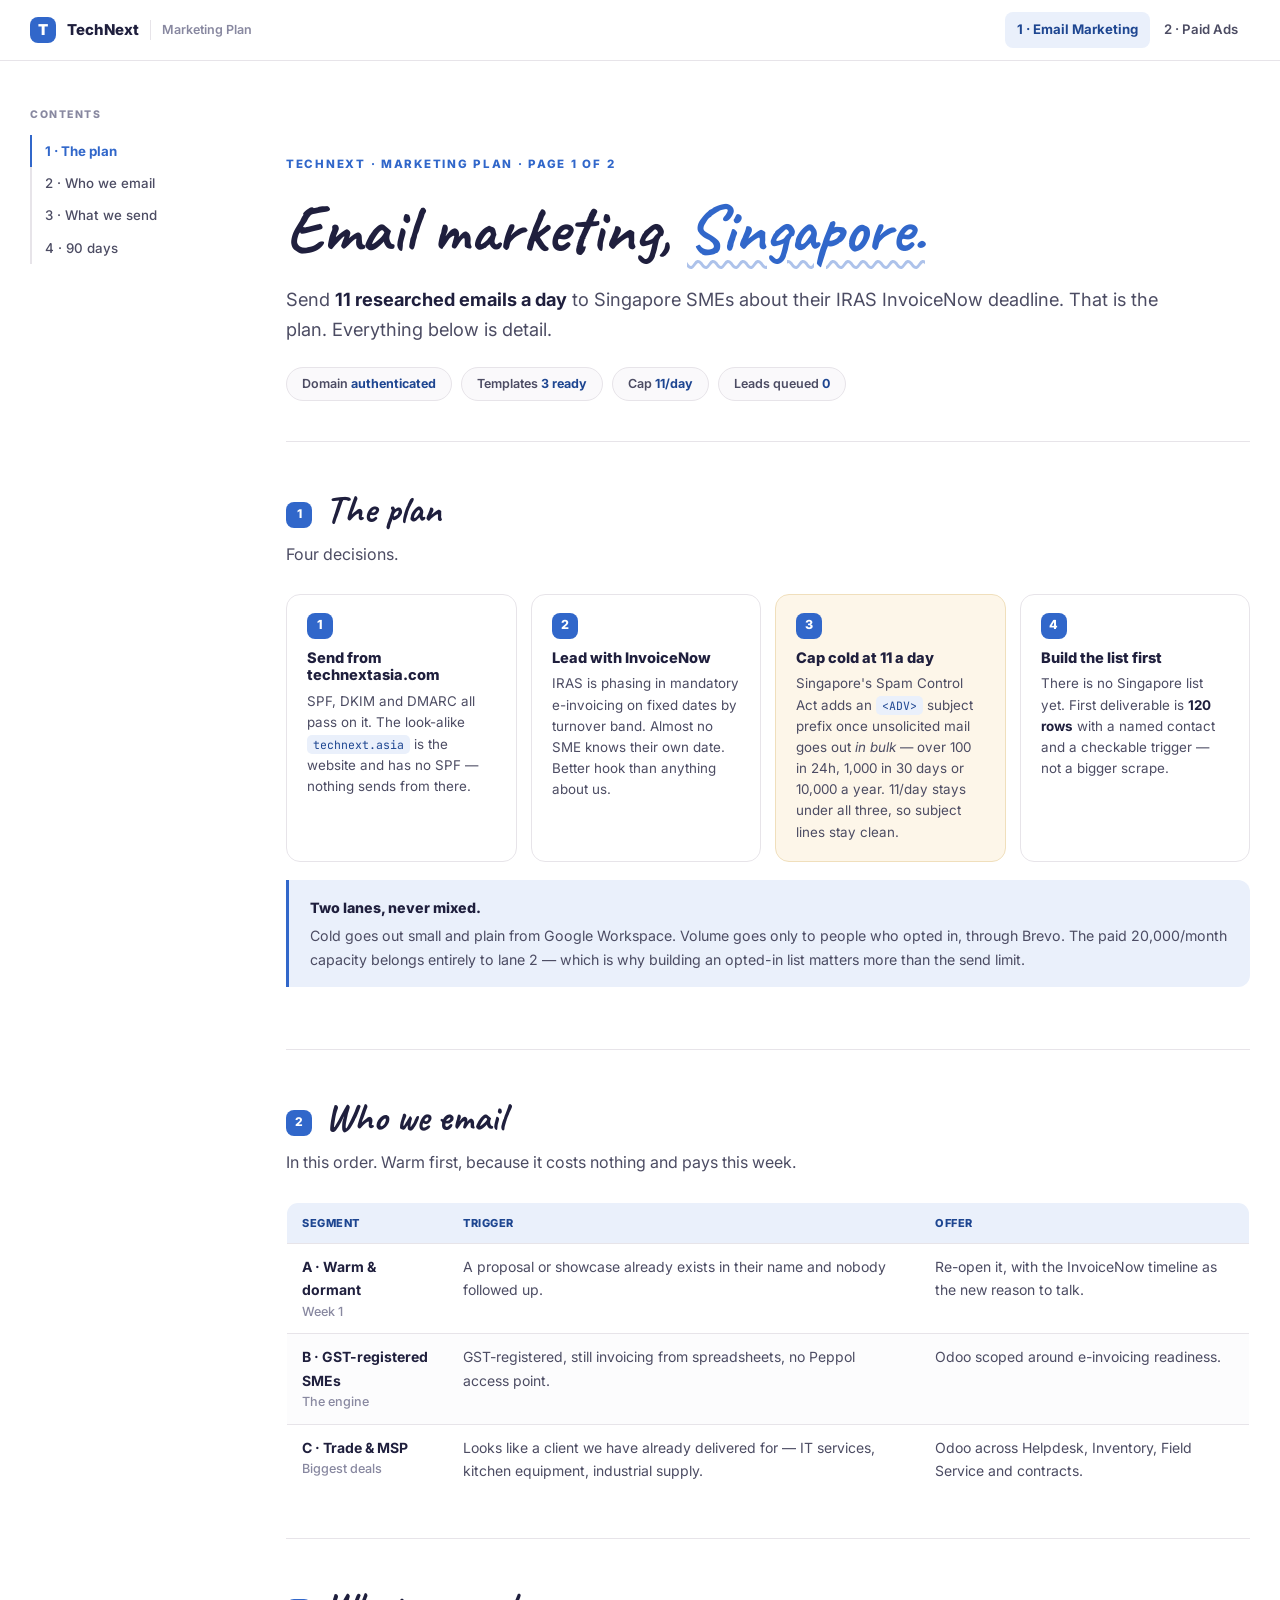
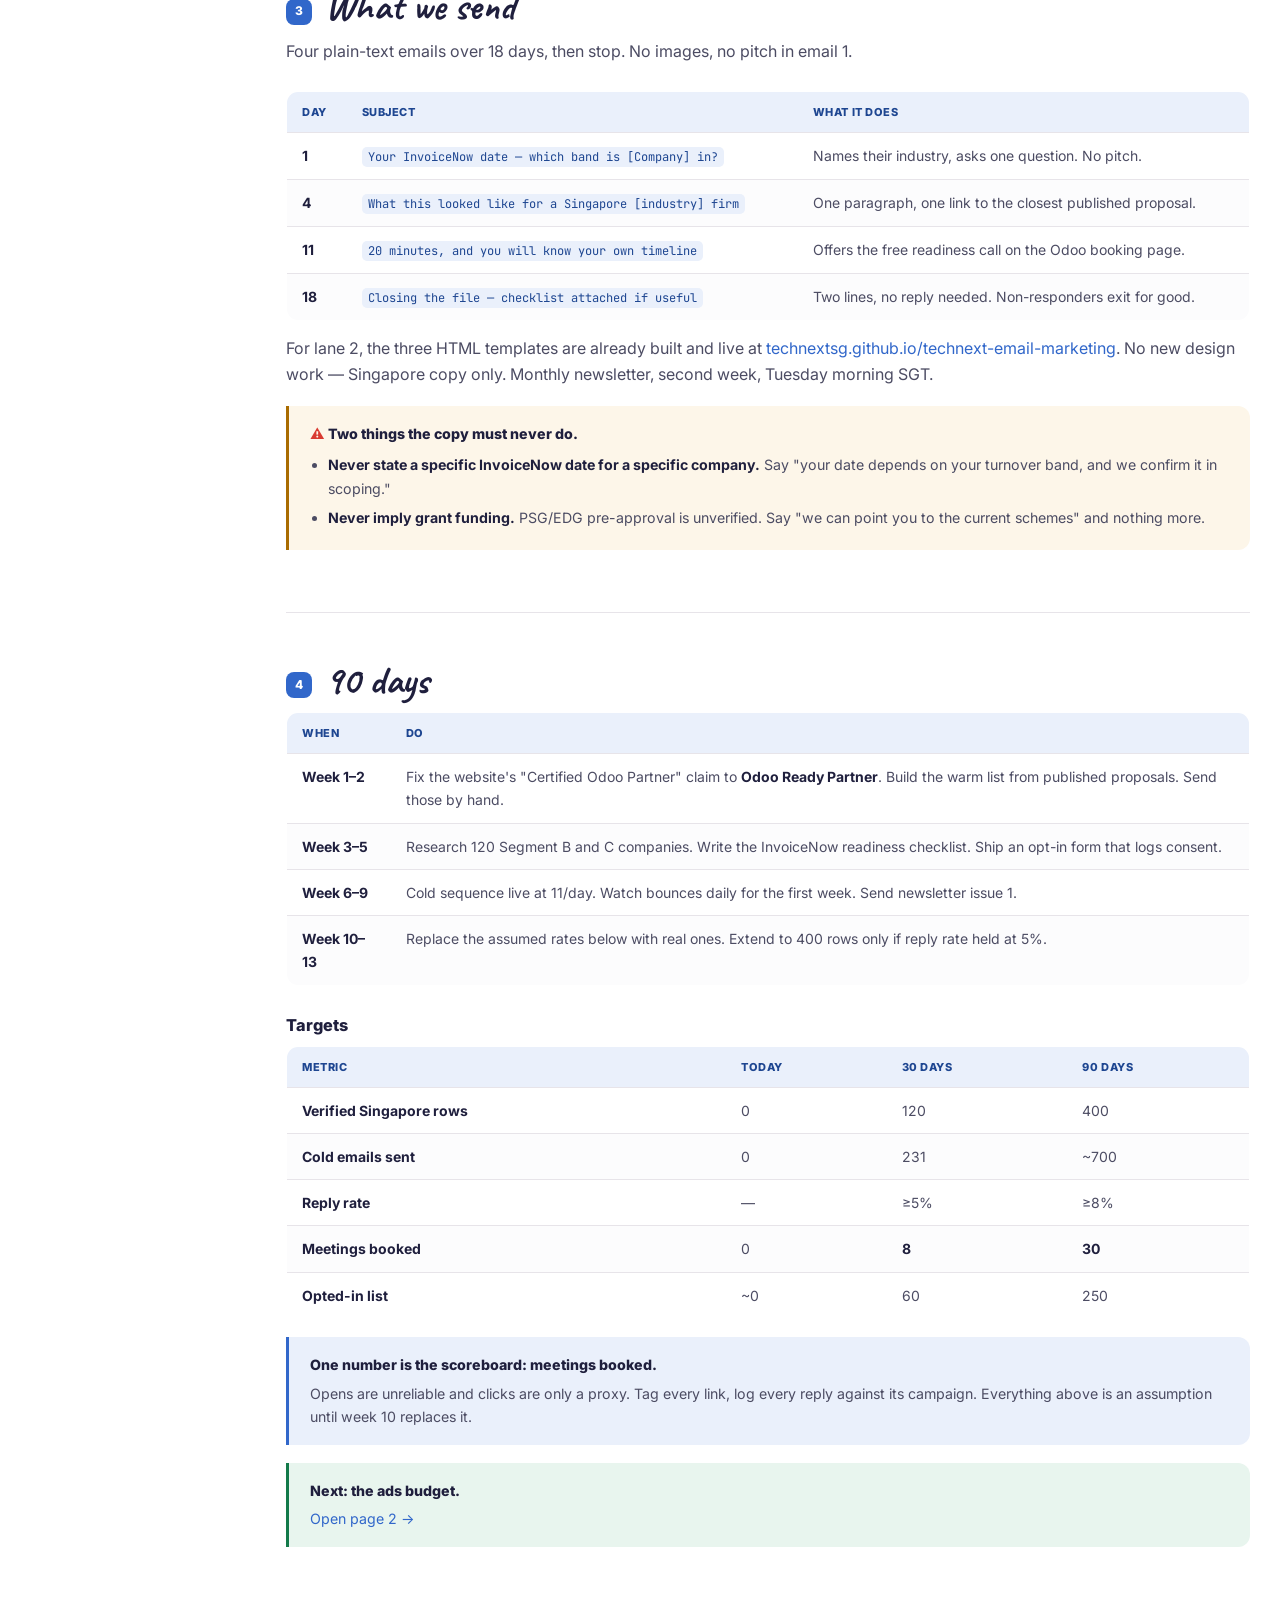
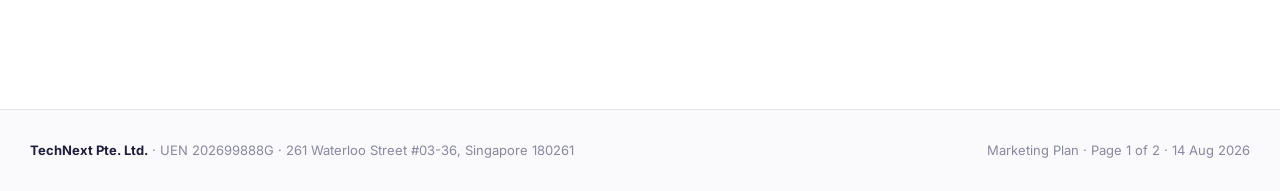
==== commit b71e4049: "Simplify both pages and lead with the ads budget Cut each page from six sections to four, roughly ha" ====
--- a/index.html
+++ b/index.html
@@ -4,7 +4,7 @@
 <meta charset="UTF-8"/>
 <meta name="viewport" content="width=device-width, initial-scale=1.0"/>
 <title>Email Marketing · TechNext Marketing Plan</title>
-<meta name="description" content="TechNext's Singapore email marketing plan — who we email, what we send, and the rules we send under."/>
+<meta name="description" content="TechNext's Singapore email marketing plan on one page — who we email, what we send, and the 90-day targets."/>
 <link rel="icon" href="assets/logo-mark.png"/>
 <link rel="preconnect" href="https://fonts.googleapis.com"/>
 <link rel="preconnect" href="https://fonts.gstatic.com" crossorigin/>
@@ -28,302 +28,132 @@
     <div class="toc-h">Contents</div>
     <a href="#plan">1 · The plan</a>
     <a href="#who">2 · Who we email</a>
-    <a href="#hook">3 · The reason to reply</a>
-    <a href="#rules">4 · The Singapore rules</a>
-    <a href="#send">5 · What we send</a>
-    <a href="#do">6 · First 90 days</a>
+    <a href="#send">3 · What we send</a>
+    <a href="#do">4 · 90 days</a>
   </aside>
 
   <main>
     <header class="hero">
       <span class="eyebrow">TechNext · Marketing Plan · Page 1 of 2</span>
-      <h1>Email marketing, <em>Singapore only.</em></h1>
-      <p class="lede">Everything needed to send is already paid for and working. What is missing is a
-      Singapore list, a reason to reply, and a rule about volume. This page is those three things.</p>
-      <div class="oneline"><b>The whole plan in one sentence.</b> Send small, researched, personal
-      emails to Singapore SMEs about their IRAS InvoiceNow deadline — capped at <b>11 a day</b> so the
-      Spam Control Act's <code>&lt;ADV&gt;</code> rule never applies — and build an opted-in list
-      alongside it for everything else.</p>
+      <h1>Email marketing, <em>Singapore.</em></h1>
+      <p class="lede">Send <b>11 researched emails a day</b> to Singapore SMEs about their IRAS
+      InvoiceNow deadline. That is the plan. Everything below is detail.</p>
       <div class="facts">
         <span>Domain <b>authenticated</b></span>
-        <span><b>20,000</b> sends/month paid for</span>
-        <span><b>3</b> templates built</span>
-        <span>Cold cap <b>11/day</b></span>
-        <span>Singapore leads <b>0 queued</b></span>
+        <span>Templates <b>3 ready</b></span>
+        <span>Cap <b>11/day</b></span>
+        <span>Leads queued <b>0</b></span>
       </div>
     </header>
 
-    <!-- 1 THE PLAN -->
+    <!-- 1 PLAN -->
     <section id="plan">
       <h2 class="sec-h"><span class="sec-n">1</span> The plan</h2>
-      <p class="sec-sub">Four decisions. Everything else on this page follows from them.</p>
+      <p class="sec-sub">Four decisions.</p>
       <div class="qs">
         <div class="qs-card">
           <div class="n">1</div>
           <h4>Send from technextasia.com</h4>
-          <p>It has SPF, both Brevo DKIM keys and a <code>p=quarantine</code> DMARC policy, and a real
-          delivered message was checked passing all three. The look-alike <code>technext.asia</code>
-          is the <b>website</b> — it has no SPF, so nothing marketing-related sends from it.</p>
+          <p>SPF, DKIM and DMARC all pass on it. The look-alike <code>technext.asia</code> is the
+          website and has no SPF — nothing sends from there.</p>
         </div>
         <div class="qs-card">
           <div class="n">2</div>
-          <h4>Lead with InvoiceNow, not with TechNext</h4>
-          <p>IRAS has set dated, non-optional e-invoicing deadlines for GST-registered businesses.
-          Almost no SME knows their own date. That is a better opening line than anything we could
-          write about ourselves.</p>
+          <h4>Lead with InvoiceNow</h4>
+          <p>IRAS is phasing in mandatory e-invoicing on fixed dates by turnover band. Almost no SME
+          knows their own date. Better hook than anything about us.</p>
+        </div>
+        <div class="qs-card hi">
+          <div class="n">3</div>
+          <h4>Cap cold at 11 a day</h4>
+          <p>Singapore's Spam Control Act adds an <code>&lt;ADV&gt;</code> subject prefix once
+          unsolicited mail goes out <i>in bulk</i> — over 100 in 24h, 1,000 in 30 days or 10,000 a
+          year. 11/day stays under all three, so subject lines stay clean.</p>
         </div>
         <div class="qs-card">
-          <div class="n">3</div>
-          <h4>Two lanes that never mix</h4>
-          <p>Cold stays small, plain and personal, under the legal bulk threshold. Volume only ever
-          goes to people who opted in. The 20,000/month capacity belongs entirely to lane 2.</p>
-        </div>
-        <div class="qs-card hi">
           <div class="n">4</div>
-          <h4>Build the Singapore list first</h4>
-          <p>There are ~3,900 scraped Singapore rows sitting in Brevo in no list, and they are not
-          opted in. The first deliverable is <b>120 researched rows</b> with a named contact and a
-          checkable trigger — not a bigger scrape.</p>
+          <h4>Build the list first</h4>
+          <p>There is no Singapore list yet. First deliverable is <b>120 rows</b> with a named contact
+          and a checkable trigger — not a bigger scrape.</p>
         </div>
       </div>
-      <div class="callout green">
-        <span class="ch">The old blocker is gone.</span>
-        Every earlier TechNext document lists "no SPF" as the reason email never launched.
-        <code>technextasia.com</code> now publishes
-        <code>v=spf1 include:_spf.google.com include:spf.brevo.com ~all</code>, both
-        <code>brevo1/brevo2._domainkey</code> CNAMEs and Google DKIM. There is no infrastructure
-        reason left to wait.
+      <div class="callout blue">
+        <span class="ch">Two lanes, never mixed.</span>
+        Cold goes out small and plain from Google Workspace. Volume goes only to people who opted in,
+        through Brevo. The paid 20,000/month capacity belongs entirely to lane 2 — which is why
+        building an opted-in list matters more than the send limit.
       </div>
     </section>
 
     <!-- 2 WHO -->
     <section id="who">
       <h2 class="sec-h"><span class="sec-n">2</span> Who we email</h2>
-      <p class="sec-sub">Three segments, defined by a trigger we can actually check rather than by a
-      job title. Run them in this order.</p>
+      <p class="sec-sub">In this order. Warm first, because it costs nothing and pays this week.</p>
       <div class="scroll-x">
         <table class="tbl">
-          <thead><tr><th>Segment</th><th>The trigger</th><th>What we offer</th><th>Opening line</th></tr></thead>
+          <thead><tr><th>Segment</th><th>Trigger</th><th>Offer</th></tr></thead>
           <tbody>
             <tr>
-              <td class="k">A · Warm &amp; dormant<span class="sm">Start here — week 1</span></td>
+              <td class="k">A · Warm &amp; dormant<span class="sm">Week 1</span></td>
               <td>A proposal or showcase already exists in their name and nobody followed up.</td>
-              <td>Re-open that exact conversation, with the InvoiceNow timeline as the new reason.</td>
-              <td>"The proposal we sent is still live at this link — one thing has changed since."</td>
+              <td>Re-open it, with the InvoiceNow timeline as the new reason to talk.</td>
             </tr>
             <tr>
               <td class="k">B · GST-registered SMEs<span class="sm">The engine</span></td>
-              <td>GST-registered, invoicing from spreadsheets or a legacy desktop package, no Peppol access point.</td>
-              <td>Odoo implementation scoped around e-invoicing readiness.</td>
-              <td>"Your InvoiceNow date depends on your turnover band — most SMEs have not checked theirs."</td>
+              <td>GST-registered, still invoicing from spreadsheets, no Peppol access point.</td>
+              <td>Odoo scoped around e-invoicing readiness.</td>
             </tr>
             <tr>
-              <td class="k">C · Trade &amp; MSP<span class="sm">Highest deal value</span></td>
-              <td>Looks like a client we have already delivered for — IT managed services, kitchen equipment, industrial supply.</td>
-              <td>Odoo across Helpdesk, Inventory, Field Service and recurring contracts.</td>
-              <td>"We built the Odoo proposal for a Singapore MSP your size — the SLA ticketing piece surprises people."</td>
+              <td class="k">C · Trade &amp; MSP<span class="sm">Biggest deals</span></td>
+              <td>Looks like a client we have already delivered for — IT services, kitchen equipment, industrial supply.</td>
+              <td>Odoo across Helpdesk, Inventory, Field Service and contracts.</td>
             </tr>
           </tbody>
         </table>
       </div>
-      <div class="callout blue">
-        <span class="ch">Why warm goes first.</span>
-        Segment A is small, costs nothing to build, and produces revenue conversations in week one
-        while the cold list is still being researched. It is also where opted-in contacts come from —
-        a warm contact who agrees to the newsletter is worth more than fifty scraped addresses.
+    </section>
+
+    <!-- 3 SEND -->
+    <section id="send">
+      <h2 class="sec-h"><span class="sec-n">3</span> What we send</h2>
+      <p class="sec-sub">Four plain-text emails over 18 days, then stop. No images, no pitch in
+      email 1.</p>
+      <div class="scroll-x">
+        <table class="tbl">
+          <thead><tr><th>Day</th><th>Subject</th><th>What it does</th></tr></thead>
+          <tbody>
+            <tr><td class="k">1</td><td><code>Your InvoiceNow date — which band is [Company] in?</code></td><td>Names their industry, asks one question. No pitch.</td></tr>
+            <tr><td class="k">4</td><td><code>What this looked like for a Singapore [industry] firm</code></td><td>One paragraph, one link to the closest published proposal.</td></tr>
+            <tr><td class="k">11</td><td><code>20 minutes, and you will know your own timeline</code></td><td>Offers the free readiness call on the Odoo booking page.</td></tr>
+            <tr><td class="k">18</td><td><code>Closing the file — checklist attached if useful</code></td><td>Two lines, no reply needed. Non-responders exit for good.</td></tr>
+          </tbody>
+        </table>
+      </div>
+      <p style="margin-top:14px">For lane 2, the three HTML templates are already built and live at
+      <a href="https://technextsg.github.io/technext-email-marketing/" target="_blank" rel="noopener">technextsg.github.io/technext-email-marketing</a>.
+      No new design work — Singapore copy only. Monthly newsletter, second week, Tuesday morning SGT.</p>
+      <div class="callout amber">
+        <span class="ch"><span class="warn-ic">⚠</span> Two things the copy must never do.</span>
+        <ul>
+          <li><b>Never state a specific InvoiceNow date for a specific company.</b> Say "your date
+          depends on your turnover band, and we confirm it in scoping."</li>
+          <li><b>Never imply grant funding.</b> PSG/EDG pre-approval is unverified. Say "we can point
+          you to the current schemes" and nothing more.</li>
+        </ul>
       </div>
     </section>
 
-    <!-- 3 HOOK -->
-    <section id="hook">
-      <h2 class="sec-h"><span class="sec-n">3</span> The reason to reply</h2>
-      <p class="sec-sub">Singapore is phasing in mandatory transmission of invoice data to IRAS over
-      the InvoiceNow (Peppol) network. Each business has a different start date. That gap is the whole
-      cold-email premise.</p>
+    <!-- 4 DO -->
+    <section id="do">
+      <h2 class="sec-h"><span class="sec-n">4</span> 90 days</h2>
       <div class="scroll-x">
         <table class="tbl">
-          <thead><tr><th>From</th><th>Who it applies to</th><th>What it means for us</th></tr></thead>
+          <thead><tr><th>When</th><th>Do</th></tr></thead>
           <tbody>
-            <tr><td class="k">1 Nov 2025</td><td>Newly incorporated companies registering for GST voluntarily within 6 months of incorporation</td><td>Already in force</td></tr>
-            <tr><td class="k">1 Apr 2026</td><td>All new voluntary GST registrants</td><td>Already in force</td></tr>
-            <tr><td class="k">1 Apr 2028</td><td>New compulsory registrants, plus existing businesses with annual supplies up to S$200k</td><td><b>Prime target</b> — real runway, real deadline</td></tr>
-            <tr><td class="k">1 Apr 2029</td><td>Existing businesses with annual supplies up to S$1m</td><td><b>Prime target</b></td></tr>
-            <tr><td class="k">1 Apr 2030</td><td>Existing businesses with annual supplies up to S$4m</td><td>Nurture</td></tr>
-            <tr><td class="k">1 Apr 2031</td><td>Existing businesses with annual supplies above S$4m</td><td>Nurture</td></tr>
-          </tbody>
-        </table>
-      </div>
-      <div class="callout amber">
-        <span class="ch"><span class="warn-ic">⚠</span> Two things the copy must never do.</span>
-        <ul>
-          <li><b>Never state a specific date for a specific company.</b> Bands depend on total annual
-          supplies, and IRAS said it would notify existing registrants individually. Write "your date
-          depends on your turnover band, and we confirm it in scoping."</li>
-          <li><b>Never imply grant funding.</b> Whether TechNext is a pre-approved PSG or EDG vendor
-          is unverified. Until that is confirmed in writing, say "we can point you to the current
-          schemes" and nothing more.</li>
-        </ul>
-        Schedule as read from IRAS guidance on 31 July 2026 — re-read it before each campaign, it is
-        the one thing here most likely to move.
-      </div>
-    </section>
-
-    <!-- 4 RULES -->
-    <section id="rules">
-      <h2 class="sec-h"><span class="sec-n">4</span> The Singapore rules</h2>
-      <p class="sec-sub">Two different statutes, two different tests. Getting this right is what lets
-      us email cold at all. Operating rules, not legal advice.</p>
-
-      <div class="rule">
-        <h4><span class="rn">PDPA</span> <span class="rt">Business contact information is exempt</span></h4>
-        <p>A person's name, title, business phone, business address and business email — where not
-        given solely for personal purposes — sit outside the consent requirement. The Do Not Call
-        Registry covers phone, SMS and fax, <b>not email</b>.</p>
-        <div class="ex">
-          <div class="good"><b>OK</b> Emailing <code>ops@company.com.sg</code> about their business, no prior consent needed.</div>
-          <div class="bad"><b>CARE</b> Personal-looking addresses on free mail domains — treat as personal data and leave them out.</div>
-        </div>
-      </div>
-
-      <div class="rule amber">
-        <h4><span class="rn">Spam Control Act</span> <span class="rt">Unsolicited <i>and</i> in bulk triggers hard duties</span></h4>
-        <p>Once a commercial message is both unsolicited and sent in bulk, the subject line must begin
-        with <code>&lt;ADV&gt;</code> followed by a space, plus an English unsubscribe statement, a
-        working reply address, truthful headers, a postal address, an opt-out live for at least
-        <b>30 days</b>, and removal within <b>10 business days</b>.</p>
-        <p><b>"In bulk" has numbers:</b> more than <b>100 messages in 24 hours</b>, <b>1,000 in 30
-        days</b>, or <b>10,000 in a year</b> on the same or similar subject matter.</p>
-      </div>
-
-      <div class="callout blue">
-        <span class="ch">The arithmetic that sets the cap at 11/day.</span>
-        <ul>
-          <li>11 a day is comfortably under 100 in 24 hours.</li>
-          <li>11 × 21 working days ≈ <b>231 a month</b> — under 1,000 in 30 days.</li>
-          <li>≈2,800 a year at that rate — under 10,000 in a year.</li>
-        </ul>
-        So no <code>&lt;ADV&gt;</code> prefix is required, and the subject line stays readable.
-        Sender identity, UEN, postal address and a one-click opt-out still go on every send anyway.
-      </div>
-
-      <div class="callout">
-        <span class="ch"><span class="warn-ic">⚠</span> The cap is a legal setting, not a growth dial.</span>
-        One enthusiastic day at 150 sends makes <code>&lt;ADV&gt;</code> legally required on that
-        subject matter — and an <code>&lt;ADV&gt;</code> subject line kills the open rate. Enforce the
-        cap in the sending script, not by discipline, and treat any request to raise it as a decision
-        that needs sign-off.
-      </div>
-
-      <p style="font-size:13.6px;color:var(--muted);margin-top:14px">Sources: PDPC Advisory Guidelines
-      on requiring consent for marketing purposes · Spam Control Act 2007, Second Schedule ·
-      IRAS GST InvoiceNow requirement. Confirm with counsel before any high-volume unsolicited campaign.</p>
-    </section>
-
-    <!-- 5 WHAT WE SEND -->
-    <section id="send">
-      <h2 class="sec-h"><span class="sec-n">5</span> What we send</h2>
-      <p class="sec-sub">Two lanes, same brand, deliberately different mechanics — because the legal
-      test and the reader's expectation are different in each.</p>
-      <div class="scroll-x">
-        <table class="tbl">
-          <thead><tr><th></th><th>Lane 1 · Cold</th><th>Lane 2 · Consented</th></tr></thead>
-          <tbody>
-            <tr><td class="k">Sends from</td><td>Google Workspace on <code>technextasia.com</code></td><td>Brevo, authenticated on the same domain</td></tr>
-            <tr><td class="k">Audience</td><td>Segments B and C — business addresses only</td><td>Opt-ins, audit requesters, clients</td></tr>
-            <tr><td class="k">Volume</td><td><b>11/day</b>, ≈231/month, per subject matter</td><td>Plan capacity — no legal ceiling</td></tr>
-            <tr><td class="k">Format</td><td>Plain text. No hero image, no tracking pixel on email 1</td><td>The three HTML templates already built</td></tr>
-            <tr><td class="k">Personalisation</td><td>First line names something specific and checkable</td><td>Segment level</td></tr>
-            <tr><td class="k">Legal basis</td><td>PDPA business-contact exemption; sub-bulk, so no <code>&lt;ADV&gt;</code></td><td>Consent, with a dated record of it</td></tr>
-          </tbody>
-        </table>
-      </div>
-
-      <h3 class="sub">The cold sequence — four touches over 18 days, then stop</h3>
-      <div class="qs">
-        <div class="qs-card">
-          <div class="n">1</div>
-          <h4>Day 1 · The date they have not checked</h4>
-          <p>Names their industry, says InvoiceNow start dates run on turnover bands, asks one
-          question. No pitch, no attachment, no link beyond the signature.</p>
-          <p style="margin-top:8px"><code>Your InvoiceNow date — which band is [Company] in?</code></p>
-        </div>
-        <div class="qs-card">
-          <div class="n">2</div>
-          <h4>Day 4 · Proof from a business like theirs</h4>
-          <p>One paragraph and one link to the closest published Singapore proposal or showcase.
-          Shows a scoped Odoo build instead of describing one.</p>
-          <p style="margin-top:8px"><code>What this looked like for a Singapore [industry] firm</code></p>
-        </div>
-        <div class="qs-card">
-          <div class="n">3</div>
-          <h4>Day 11 · The cheapest next step</h4>
-          <p>Offers the 20-minute readiness call on the Odoo booking page. No charge, no obligation,
-          and they leave knowing their likely band.</p>
-          <p style="margin-top:8px"><code>20 minutes, and you will know your own timeline</code></p>
-        </div>
-        <div class="qs-card">
-          <div class="n">4</div>
-          <h4>Day 18 · Close the loop</h4>
-          <p>Two lines. Offers the readiness checklist with no reply required and says this is the
-          last email on the subject. Non-responders exit permanently.</p>
-          <p style="margin-top:8px"><code>Closing the file — checklist attached if useful</code></p>
-        </div>
-      </div>
-
-      <h3 class="sub">Lane 2, using what already exists</h3>
-      <p>Three HTML templates are built, tested and live at
-      <a href="https://technextsg.github.io/technext-email-marketing/" target="_blank" rel="noopener">technextsg.github.io/technext-email-marketing</a>
-      — intro/service offer, Odoo ERP, and a reusable monthly "TechNext Insights" shell. Each has a
-      plain-text alternate. No new design work is needed, only Singapore copy. Newsletter goes out
-      monthly, second week, Tuesday or Wednesday morning SGT — hold the slot for three months before
-      testing anything.</p>
-
-      <div class="callout amber">
-        <span class="ch">The list has to be built, and only three things build it.</span>
-        <ul>
-          <li><b>The free readiness audit</b> — they get a real one-page assessment, we get a dated opt-in.</li>
-          <li><b>The InvoiceNow readiness checklist</b> as a gated download.</li>
-          <li><b>The park-it offer</b> at the end of every warm sequence: "shall I move you to the monthly note instead?"</li>
-        </ul>
-        All three need a working form with consent logging on technext.asia. That is the one build
-        dependency this page carries.
-      </div>
-    </section>
-
-    <!-- 6 DO -->
-    <section id="do">
-      <h2 class="sec-h"><span class="sec-n">6</span> First 90 days</h2>
-      <p class="sec-sub">Warm before cold, small before large. Nothing in weeks 1–2 needs new budget
-      or new design.</p>
-      <div class="scroll-x">
-        <table class="tbl">
-          <thead><tr><th>When</th><th>Do this</th><th>Done when</th></tr></thead>
-          <tbody>
-            <tr>
-              <td class="k">Week 1–2</td>
-              <td>Fix the "Certified Odoo Partner" claim on the website to <b>Odoo Ready Partner</b>.
-              Assemble the Segment A list from published proposals and showcases. Send the warm
-              re-opens by hand.</td>
-              <td>Warm emails sent, replies landing in a monitored inbox.</td>
-            </tr>
-            <tr>
-              <td class="k">Week 3–5</td>
-              <td>Research 120 Segment B and C companies with a named contact and a checkable trigger
-              each. Write the InvoiceNow readiness checklist. Ship the opt-in form with consent logging.</td>
-              <td>120 verified rows, checklist written, form live and logging.</td>
-            </tr>
-            <tr>
-              <td class="k">Week 6–9</td>
-              <td>Cold sequence live at 11/day. Watch bounces and complaints daily for the first week.
-              Send Insights issue 1 to whatever consented list exists, even if small.</td>
-              <td>Bounce under 2%, first meetings booked and attributed.</td>
-            </tr>
-            <tr>
-              <td class="k">Week 10–13</td>
-              <td>Replace every assumed number below with the observed one. Test the subject line
-              first. Extend to 400 rows only if reply rate held at 5% or better.</td>
-              <td>Real rates recorded on this page, one validated subject-line winner.</td>
-            </tr>
+            <tr><td class="k">Week 1–2</td><td>Fix the website's "Certified Odoo Partner" claim to <b>Odoo Ready Partner</b>. Build the warm list from published proposals. Send those by hand.</td></tr>
+            <tr><td class="k">Week 3–5</td><td>Research 120 Segment B and C companies. Write the InvoiceNow readiness checklist. Ship an opt-in form that logs consent.</td></tr>
+            <tr><td class="k">Week 6–9</td><td>Cold sequence live at 11/day. Watch bounces daily for the first week. Send newsletter issue 1.</td></tr>
+            <tr><td class="k">Week 10–13</td><td>Replace the assumed rates below with real ones. Extend to 400 rows only if reply rate held at 5%.</td></tr>
           </tbody>
         </table>
       </div>
@@ -336,32 +166,19 @@
             <tr><td class="k">Verified Singapore rows</td><td>0</td><td>120</td><td>400</td></tr>
             <tr><td class="k">Cold emails sent</td><td>0</td><td>231</td><td>~700</td></tr>
             <tr><td class="k">Reply rate</td><td>—</td><td>≥5%</td><td>≥8%</td></tr>
-            <tr><td class="k">Meetings booked</td><td>0</td><td>8</td><td>30</td></tr>
+            <tr><td class="k"><b>Meetings booked</b></td><td>0</td><td><b>8</b></td><td><b>30</b></td></tr>
             <tr><td class="k">Opted-in list</td><td>~0</td><td>60</td><td>250</td></tr>
-            <tr><td class="k">Hard bounces</td><td>—</td><td>&lt;2%</td><td>&lt;1%</td></tr>
-            <tr><td class="k">Spam complaints</td><td>—</td><td>&lt;0.1%</td><td>&lt;0.1%</td></tr>
           </tbody>
         </table>
       </div>
       <div class="callout blue">
-        <span class="ch">Only one number is the scoreboard: meetings booked, by named campaign.</span>
-        Opens are unreliable and getting worse as mail clients prefetch images, and clicks are only a
-        proxy. Every link carries a <code>utm_content</code> naming the specific CTA, and every reply
-        gets logged against its campaign. Reply rates above are assumptions until week 10 replaces them.
+        <span class="ch">One number is the scoreboard: meetings booked.</span>
+        Opens are unreliable and clicks are only a proxy. Tag every link, log every reply against its
+        campaign. Everything above is an assumption until week 10 replaces it.
       </div>
-
-      <h3 class="sub">Three decisions needed before week 3</h3>
-      <ul class="plain">
-        <li><b>Who builds the list</b>, at what weekly row quota, and is there budget for a data source if manual research falls behind?</li>
-        <li><b>Who answers replies</b> and takes the 20-minute readiness calls? Cold cannot start without a name here.</li>
-        <li><b>Grant status</b> — is TechNext pre-approved under any PSG or EDG scheme? A yes changes the offer; a no must be respected in the copy.</li>
-      </ul>
-
       <div class="callout green">
-        <span class="ch">Next: page 2 — paid ads.</span>
-        Email builds a pipeline over months and costs time rather than money. Paid ads buy
-        conversations this week and cost money rather than time. Run both.
-        <a href="ads.html">Open the paid ads plan →</a>
+        <span class="ch">Next: the ads budget.</span>
+        <a href="ads.html">Open page 2 →</a>
       </div>
     </section>
   </main>
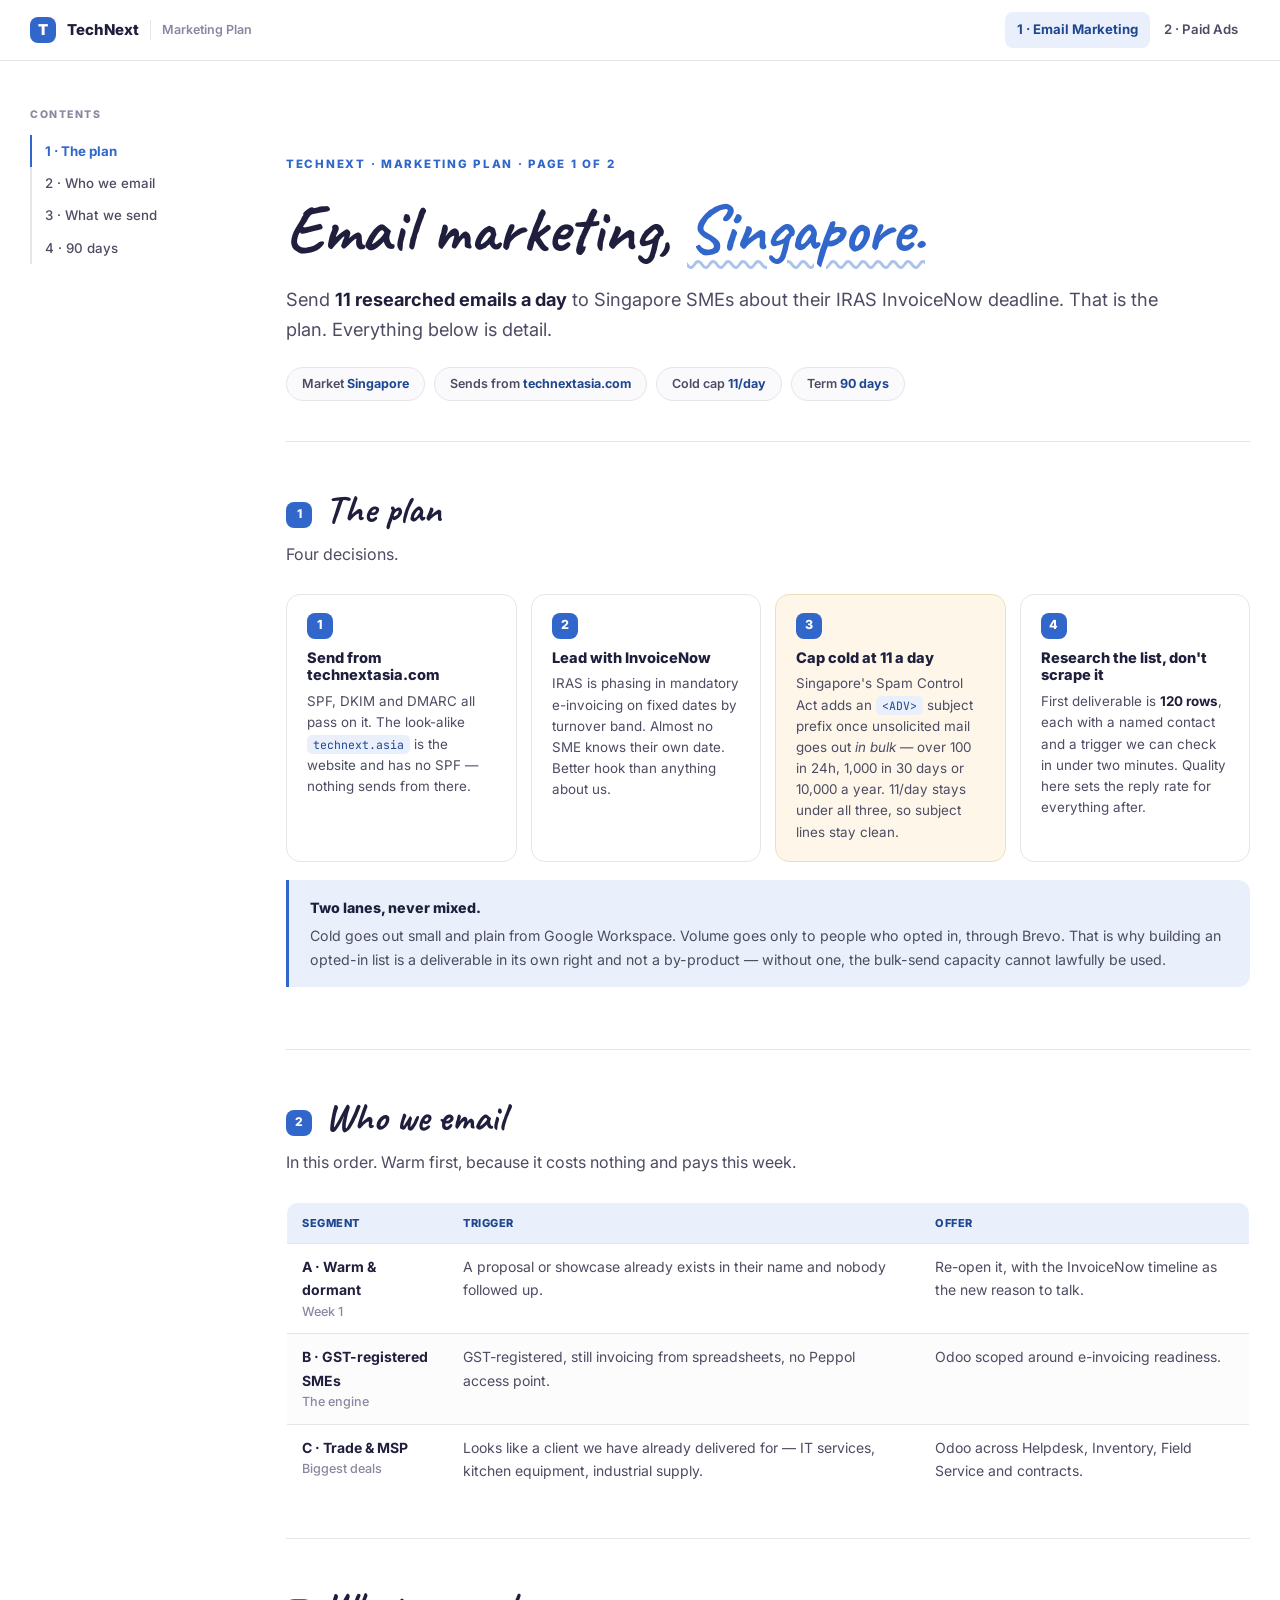
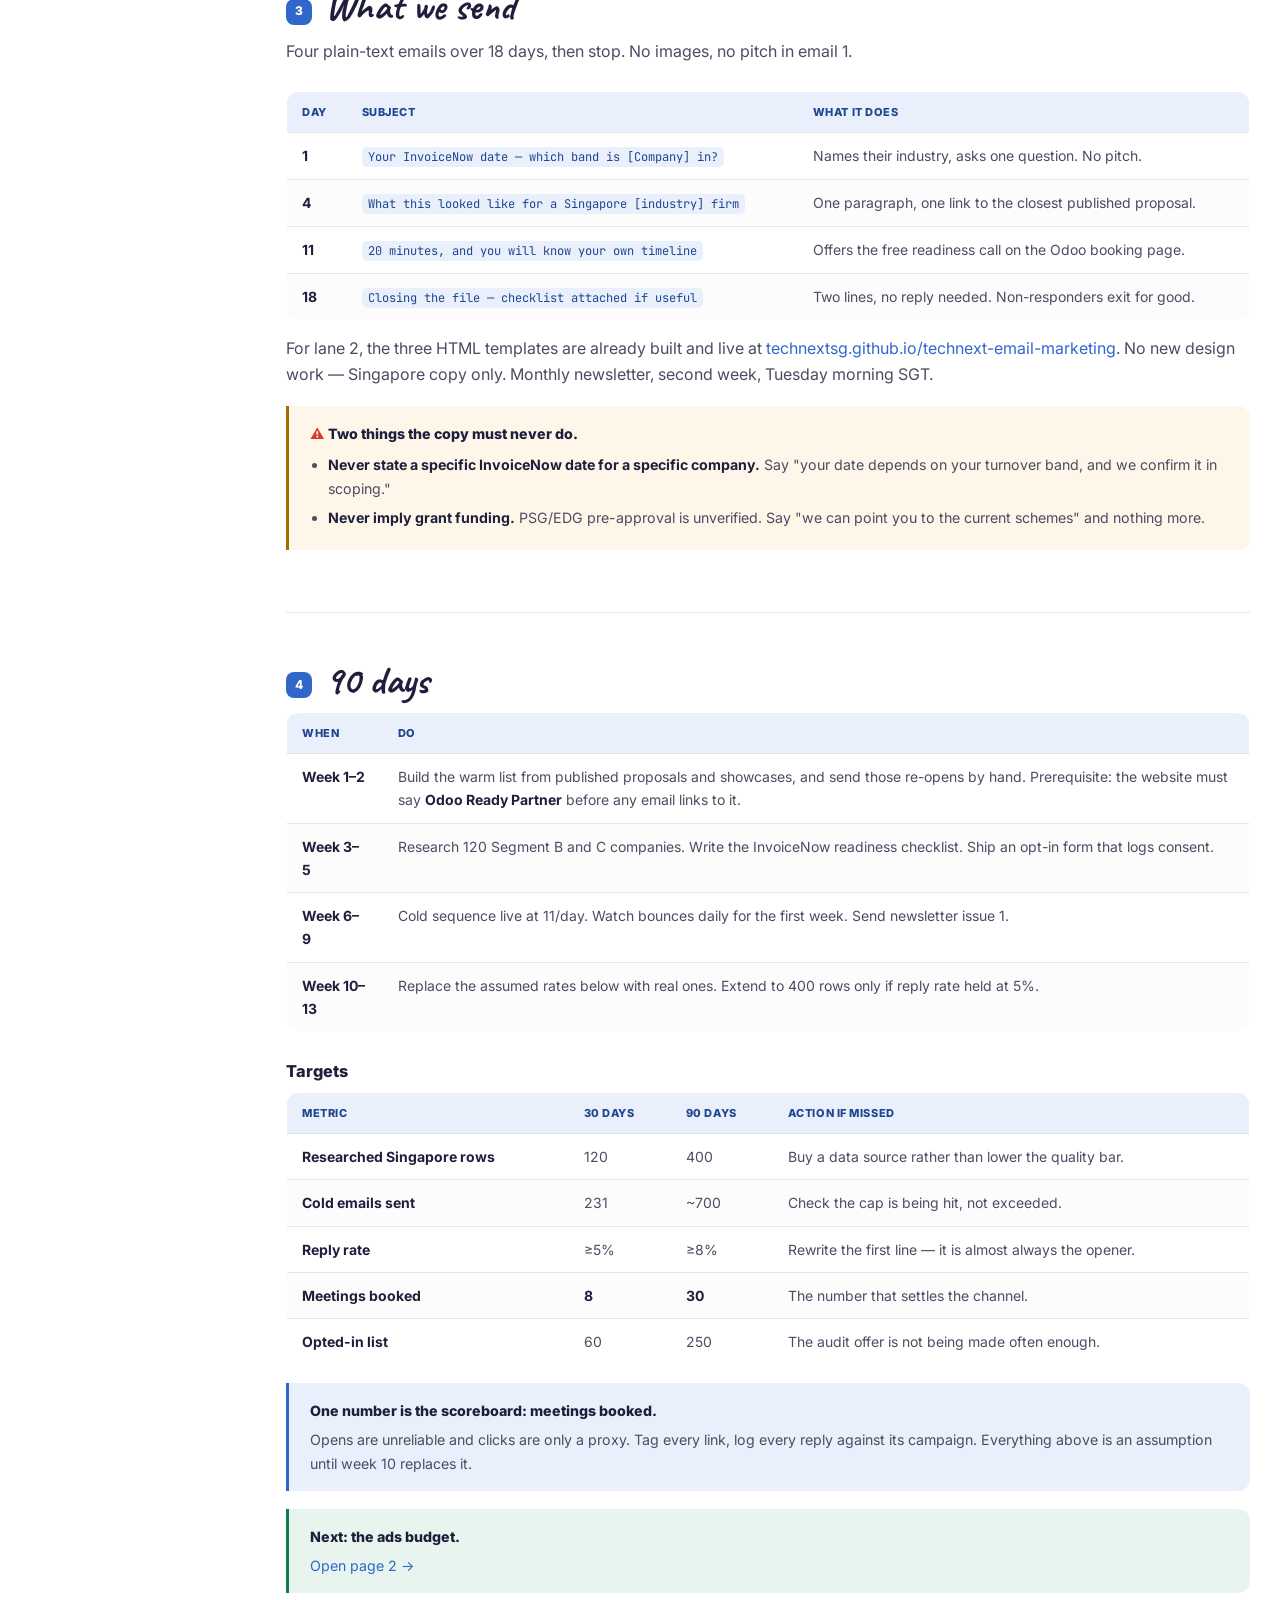
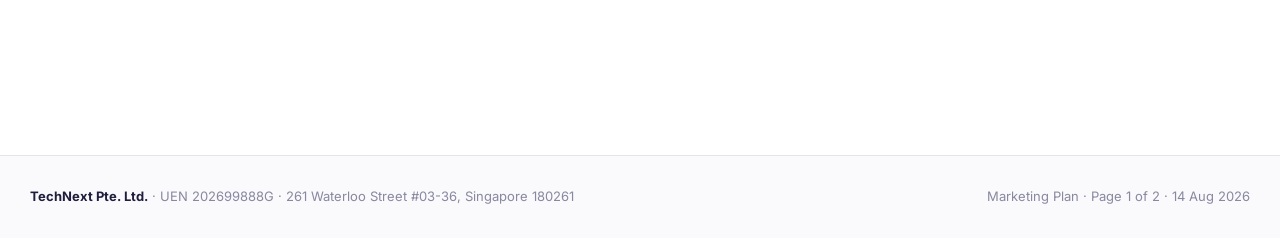
==== commit 98ddcce2: "Recast both pages as a forward-looking proposal; ads budget set at $1,000/month Removes the account " ====
--- a/index.html
+++ b/index.html
@@ -39,10 +39,10 @@
       <p class="lede">Send <b>11 researched emails a day</b> to Singapore SMEs about their IRAS
       InvoiceNow deadline. That is the plan. Everything below is detail.</p>
       <div class="facts">
-        <span>Domain <b>authenticated</b></span>
-        <span>Templates <b>3 ready</b></span>
-        <span>Cap <b>11/day</b></span>
-        <span>Leads queued <b>0</b></span>
+        <span>Market <b>Singapore</b></span>
+        <span>Sends from <b>technextasia.com</b></span>
+        <span>Cold cap <b>11/day</b></span>
+        <span>Term <b>90 days</b></span>
       </div>
     </header>
 
@@ -72,16 +72,16 @@
         </div>
         <div class="qs-card">
           <div class="n">4</div>
-          <h4>Build the list first</h4>
-          <p>There is no Singapore list yet. First deliverable is <b>120 rows</b> with a named contact
-          and a checkable trigger — not a bigger scrape.</p>
+          <h4>Research the list, don't scrape it</h4>
+          <p>First deliverable is <b>120 rows</b>, each with a named contact and a trigger we can check
+          in under two minutes. Quality here sets the reply rate for everything after.</p>
         </div>
       </div>
       <div class="callout blue">
         <span class="ch">Two lanes, never mixed.</span>
         Cold goes out small and plain from Google Workspace. Volume goes only to people who opted in,
-        through Brevo. The paid 20,000/month capacity belongs entirely to lane 2 — which is why
-        building an opted-in list matters more than the send limit.
+        through Brevo. That is why building an opted-in list is a deliverable in its own right and not
+        a by-product — without one, the bulk-send capacity cannot lawfully be used.
       </div>
     </section>
 
@@ -150,7 +150,7 @@
         <table class="tbl">
           <thead><tr><th>When</th><th>Do</th></tr></thead>
           <tbody>
-            <tr><td class="k">Week 1–2</td><td>Fix the website's "Certified Odoo Partner" claim to <b>Odoo Ready Partner</b>. Build the warm list from published proposals. Send those by hand.</td></tr>
+            <tr><td class="k">Week 1–2</td><td>Build the warm list from published proposals and showcases, and send those re-opens by hand. Prerequisite: the website must say <b>Odoo Ready Partner</b> before any email links to it.</td></tr>
             <tr><td class="k">Week 3–5</td><td>Research 120 Segment B and C companies. Write the InvoiceNow readiness checklist. Ship an opt-in form that logs consent.</td></tr>
             <tr><td class="k">Week 6–9</td><td>Cold sequence live at 11/day. Watch bounces daily for the first week. Send newsletter issue 1.</td></tr>
             <tr><td class="k">Week 10–13</td><td>Replace the assumed rates below with real ones. Extend to 400 rows only if reply rate held at 5%.</td></tr>
@@ -161,13 +161,13 @@
       <h3 class="sub">Targets</h3>
       <div class="scroll-x">
         <table class="tbl">
-          <thead><tr><th>Metric</th><th>Today</th><th>30 days</th><th>90 days</th></tr></thead>
+          <thead><tr><th>Metric</th><th>30 days</th><th>90 days</th><th>Action if missed</th></tr></thead>
           <tbody>
-            <tr><td class="k">Verified Singapore rows</td><td>0</td><td>120</td><td>400</td></tr>
-            <tr><td class="k">Cold emails sent</td><td>0</td><td>231</td><td>~700</td></tr>
-            <tr><td class="k">Reply rate</td><td>—</td><td>≥5%</td><td>≥8%</td></tr>
-            <tr><td class="k"><b>Meetings booked</b></td><td>0</td><td><b>8</b></td><td><b>30</b></td></tr>
-            <tr><td class="k">Opted-in list</td><td>~0</td><td>60</td><td>250</td></tr>
+            <tr><td class="k">Researched Singapore rows</td><td>120</td><td>400</td><td>Buy a data source rather than lower the quality bar.</td></tr>
+            <tr><td class="k">Cold emails sent</td><td>231</td><td>~700</td><td>Check the cap is being hit, not exceeded.</td></tr>
+            <tr><td class="k">Reply rate</td><td>≥5%</td><td>≥8%</td><td>Rewrite the first line — it is almost always the opener.</td></tr>
+            <tr><td class="k"><b>Meetings booked</b></td><td><b>8</b></td><td><b>30</b></td><td>The number that settles the channel.</td></tr>
+            <tr><td class="k">Opted-in list</td><td>60</td><td>250</td><td>The audit offer is not being made often enough.</td></tr>
           </tbody>
         </table>
       </div>
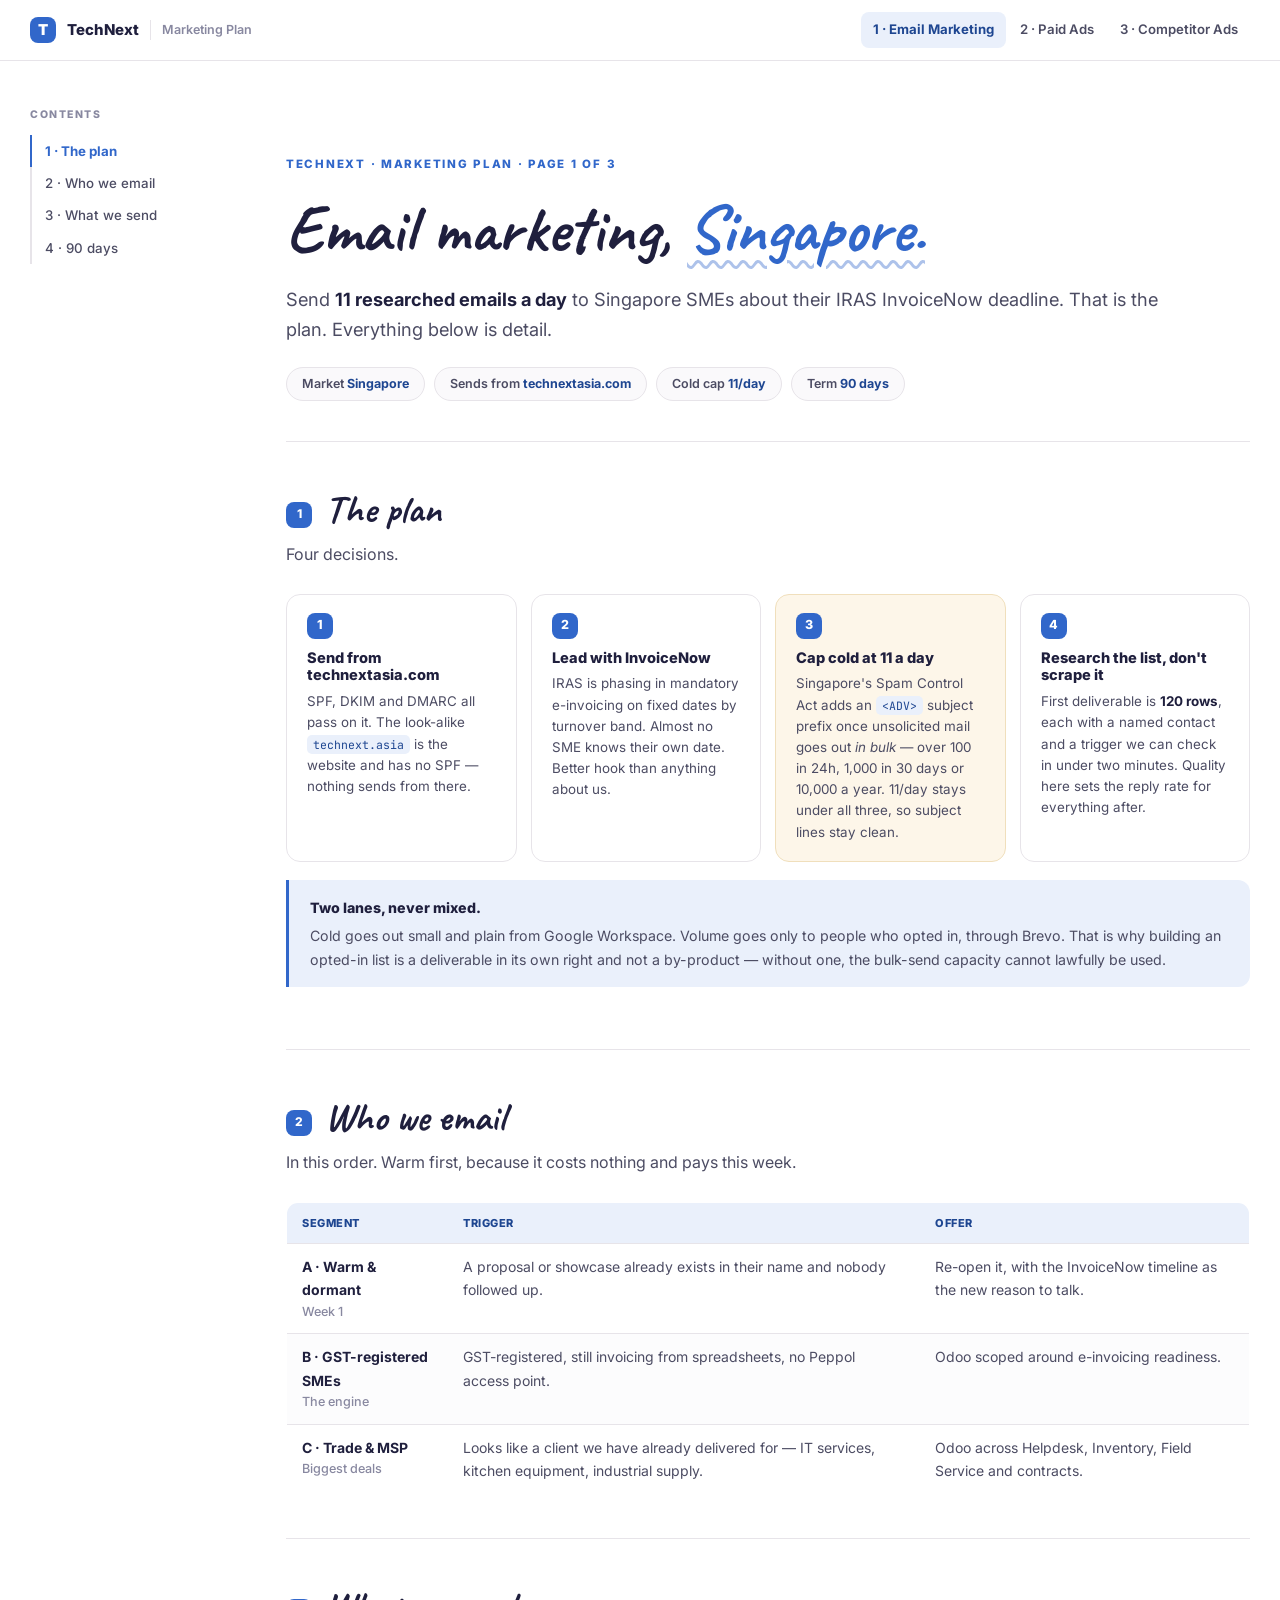
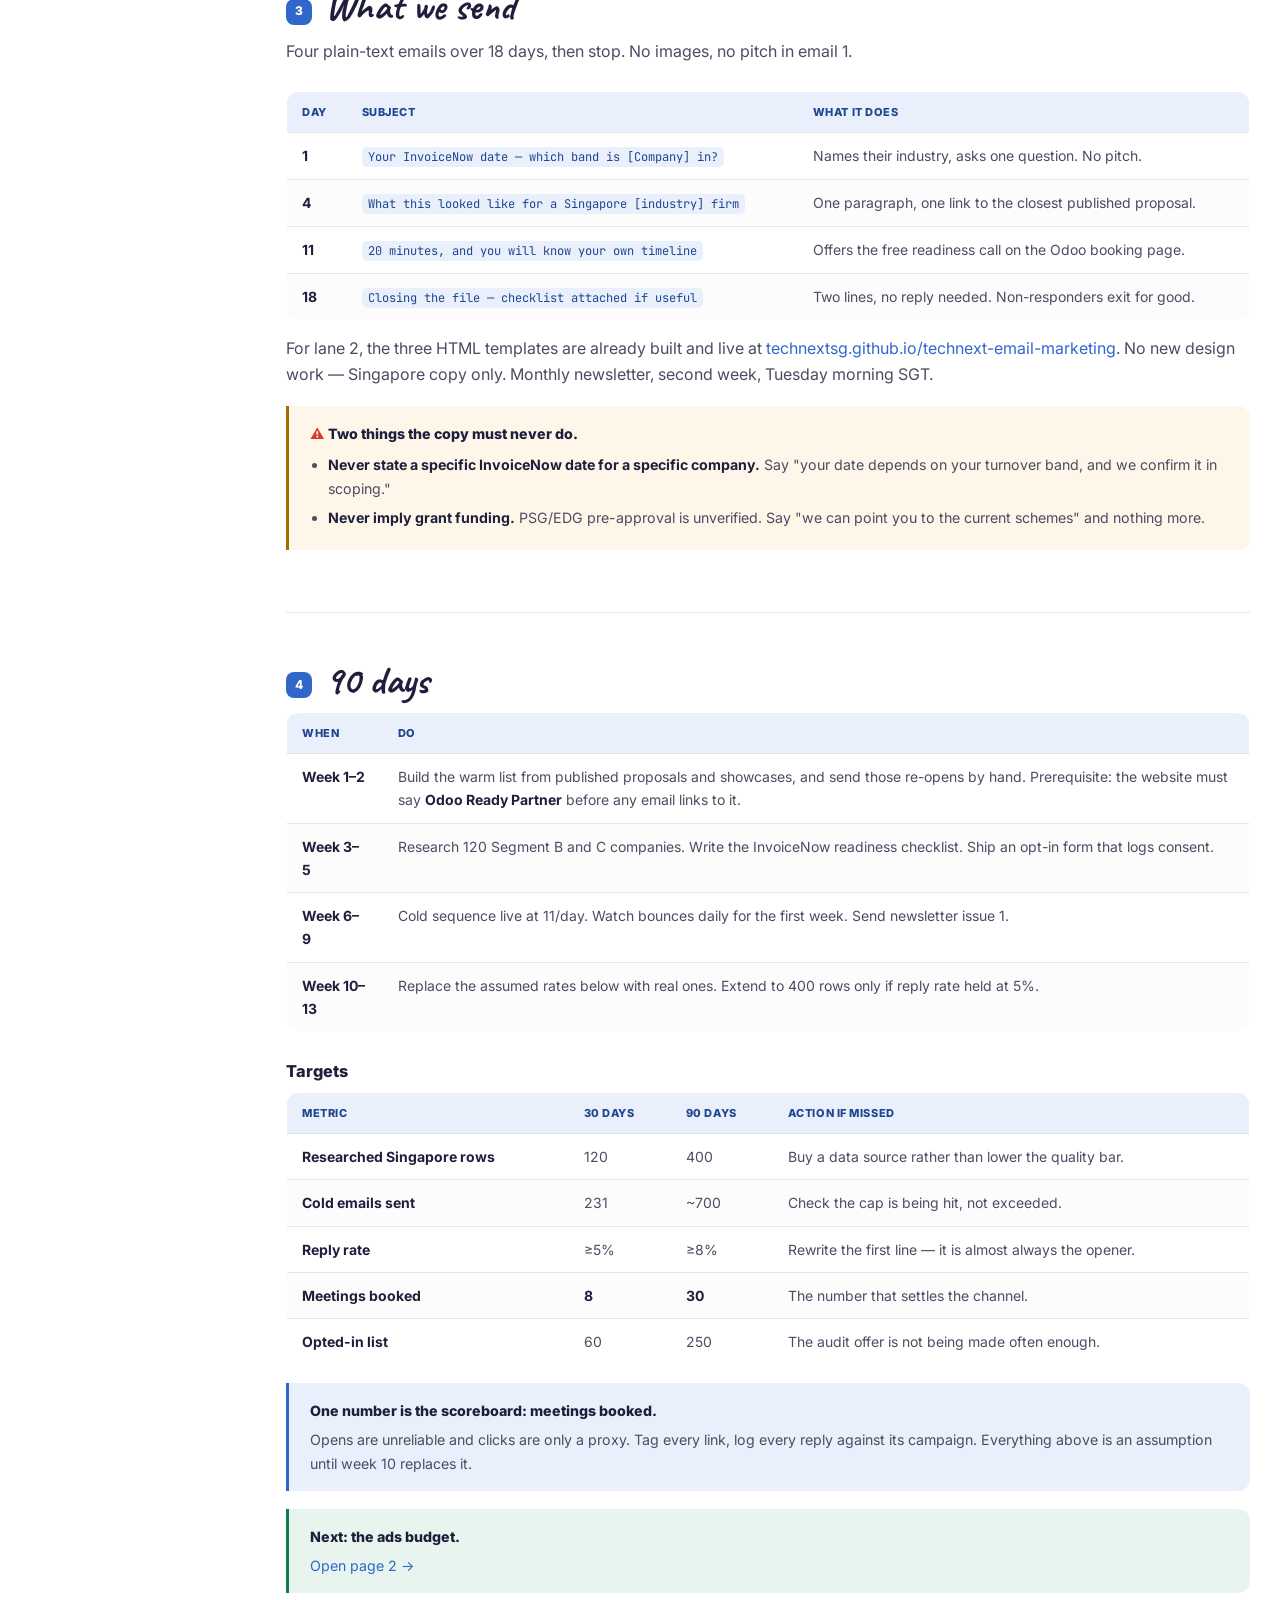
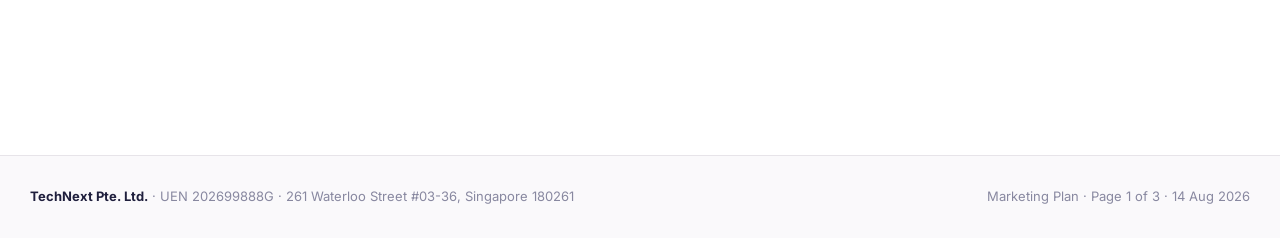
==== commit 6ea26489: "Add page 3: competitor ad audit across Google, Meta and LinkedIn libraries All 19 SG directory partn" ====
--- a/index.html
+++ b/index.html
@@ -19,6 +19,7 @@
     <div class="nav-cats">
       <a href="index.html" class="on">1 · Email Marketing</a>
       <a href="ads.html">2 · Paid Ads</a>
+      <a href="competitors.html">3 · Competitor Ads</a>
     </div>
   </div>
 </nav>
@@ -34,7 +35,7 @@
 
   <main>
     <header class="hero">
-      <span class="eyebrow">TechNext · Marketing Plan · Page 1 of 2</span>
+      <span class="eyebrow">TechNext · Marketing Plan · Page 1 of 3</span>
       <h1>Email marketing, <em>Singapore.</em></h1>
       <p class="lede">Send <b>11 researched emails a day</b> to Singapore SMEs about their IRAS
       InvoiceNow deadline. That is the plan. Everything below is detail.</p>
@@ -187,7 +188,7 @@
 <footer>
   <div class="foot-inner">
     <div><b>TechNext Pte. Ltd.</b> · UEN 202699888G · 261 Waterloo Street #03-36, Singapore 180261</div>
-    <div>Marketing Plan · Page 1 of 2 · 14 Aug 2026</div>
+    <div>Marketing Plan · Page 1 of 3 · 14 Aug 2026</div>
   </div>
 </footer>
 
